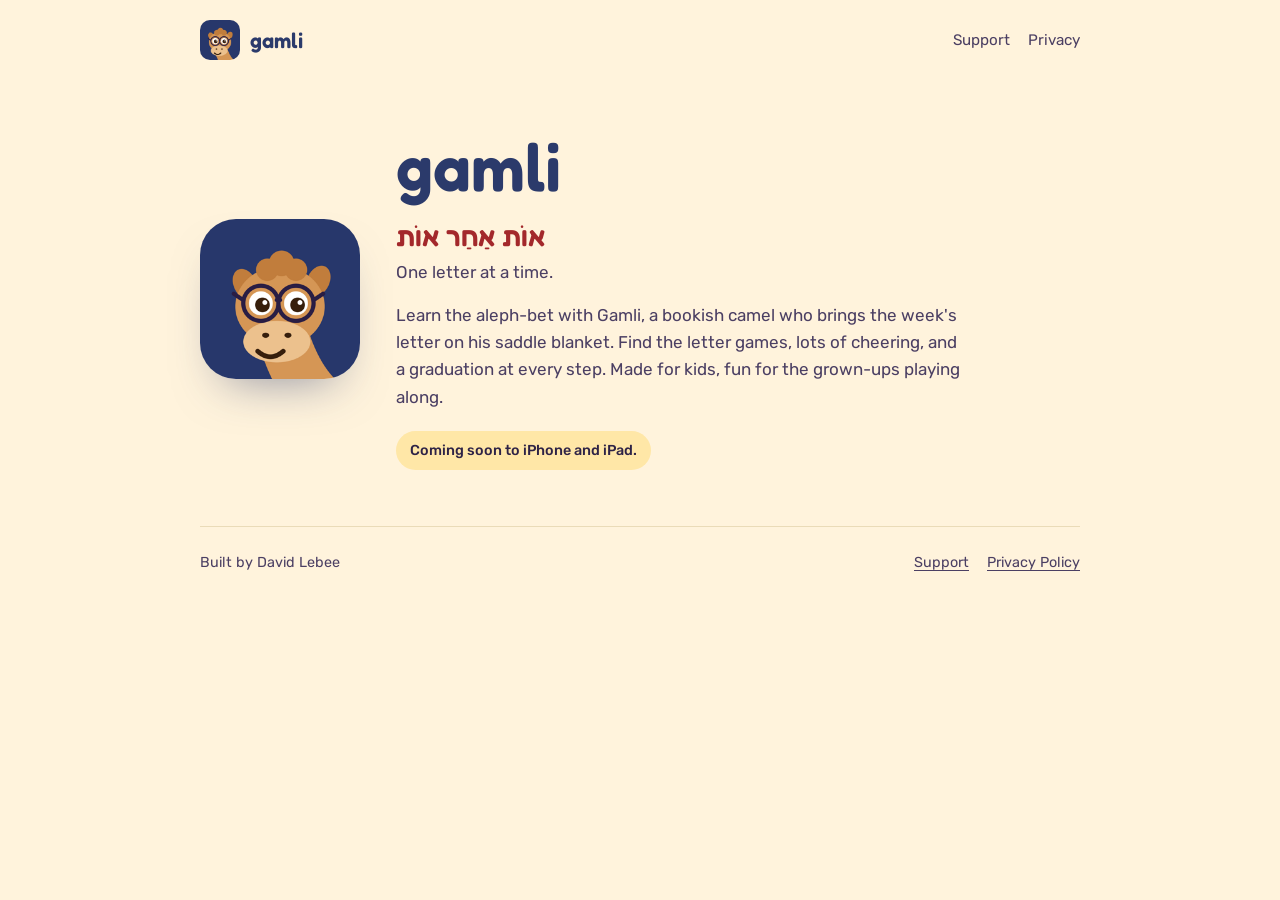
==== index.html @ b27580ad "Add the Gamli website, privacy policy and support page Co-Authored-By: Claude Opus 5.5 <noreply@anth" ====
<!doctype html>
<html lang="en">
<head>
<meta charset="utf-8">
<meta name="viewport" content="width=device-width, initial-scale=1">
<title>Gamli</title>
<meta name="description" content="Gamli: learn the aleph-bet with Gamli the camel. For kids, and fun for the grown-ups playing along. Built by David Lebee.">
<link rel="icon" href="assets/favicon.png">
<link rel="apple-touch-icon" href="assets/apple-touch-icon.png">
<link rel="preconnect" href="https://fonts.googleapis.com">
<link rel="preconnect" href="https://fonts.gstatic.com" crossorigin>
<link rel="stylesheet" href="https://fonts.googleapis.com/css2?family=Fredoka:wght@500;600&family=Rubik:wght@400;500&display=swap">
<link rel="stylesheet" href="assets/site.css">
</head>
<body>
<header class="top">
  <a class="brand" href="./"><img src="assets/icon-256.png" alt=""><span>gamli</span></a>
  <nav><a href="support/">Support</a><a href="privacy/">Privacy</a></nav>
</header>

<main class="wrap">
  <section class="hero">
    <img src="assets/icon-256.png" alt="Gamli the camel, in round glasses">
    <div>
      <h1>gamli</h1>
      <p class="tagline"><span class="he">אוֹת אַחַר אוֹת</span><span class="en">One letter at a time.</span></p>
      <p class="lede">Learn the aleph-bet with Gamli, a bookish camel who brings the week's letter on his saddle blanket. Find the letter games, lots of cheering, and a graduation at every step. Made for kids, fun for the grown-ups playing along.</p>
      <span class="badge">Coming soon to iPhone and iPad.</span>
    </div>
  </section>
</main>

<footer>
  <span>Built by David Lebee</span>
  <nav><a href="support/">Support</a><a href="privacy/">Privacy Policy</a></nav>
</footer>
</body>
</html>
---- assets/site.css ----
/* Gamli site. Colors from the Gamli brand board. */
:root {
  --tapestry: #A3282B; --navy: #2B3A6B; --gold: #E8A93A; --olive: #2F7D6D;
  --sunrise: #FFC93C; --sky: #3D7BF2; --ink: #2E2346; --mute: #4B3F63;
  --ground: #FFF3DC; --panel: #FFFFFF; --line: #EADBB8;
  --display: "Fredoka", "Rubik", ui-rounded, system-ui, sans-serif;
  --body: "Rubik", system-ui, sans-serif;
  color-scheme: light;
}
* { box-sizing: border-box; }
html { -webkit-text-size-adjust: 100%; }
body { margin: 0; background: var(--ground); color: var(--ink); font: 17px/1.6 var(--body); padding-inline: 20px; }
a { color: var(--navy); text-underline-offset: 3px; }
a:focus-visible { outline: 3px solid var(--sunrise); outline-offset: 2px; border-radius: 6px; }
h1, h2, h3 { font-family: var(--display); line-height: 1.15; margin: 0; text-wrap: balance; }
p { margin: 0; }
.he { font-family: var(--display); direction: rtl; unicode-bidi: isolate; }

.top { display: flex; align-items: center; justify-content: space-between; gap: 16px; padding-block: 20px; max-width: 880px; margin: 0 auto; }
.brand { display: flex; align-items: center; gap: 10px; text-decoration: none; color: var(--navy); }
.brand img { width: 40px; height: 40px; border-radius: 10px; }
.brand span { font-family: var(--display); font-weight: 600; font-size: 1.35rem; }
.top nav { display: flex; gap: 18px; font-size: .95rem; }
.top nav a { color: var(--mute); text-decoration: none; }
.top nav a:hover, .top nav a[aria-current="page"] { color: var(--navy); }

.wrap { max-width: 880px; margin: 0 auto; }
.narrow { max-width: 680px; margin: 0 auto; }
.hero { display: grid; grid-template-columns: auto 1fr; gap: 36px; align-items: center; padding-block: 48px 56px; }
.hero img { width: 160px; height: 160px; border-radius: 36px; box-shadow: 0 24px 48px -24px rgba(43, 58, 107, .55); }
.hero h1 { font-size: clamp(2.6rem, 7vw, 4.2rem); font-weight: 600; color: var(--navy); }
.tagline { margin-top: 10px; display: flex; flex-direction: column; }
.tagline .he { font-size: 1.7rem; font-weight: 600; color: var(--tapestry); text-align: left; }
.tagline .en { color: var(--mute); }
.lede { color: var(--mute); margin-top: 16px; max-width: 52ch; }
.badge { display: inline-block; margin-top: 20px; padding: 8px 14px; border-radius: 999px; background: color-mix(in srgb, var(--sunrise) 45%, var(--panel)); font-weight: 500; font-size: .9rem; }

.doc { padding-block: 32px 56px; }
.doc h1 { font-size: clamp(2rem, 5vw, 2.8rem); font-weight: 600; color: var(--navy); }
.doc .meta { color: var(--mute); margin-top: 8px; font-size: .95rem; }
.doc h2 { font-size: 1.35rem; font-weight: 600; margin-top: 36px; }
.doc p, .doc ul { margin-top: 12px; }
.doc ul { padding-left: 1.2em; }
.doc li + li { margin-top: 6px; }
.summary { background: var(--panel); border: 1px solid var(--line); border-radius: 20px; padding: 20px 22px; margin-top: 24px; }
.summary b { font-family: var(--display); font-weight: 600; }

footer { border-top: 1px solid var(--line); padding-block: 24px 40px; max-width: 880px; margin: 0 auto; display: flex; justify-content: space-between; flex-wrap: wrap; gap: 12px; color: var(--mute); font-size: .9rem; }
footer nav { display: flex; gap: 18px; }
footer a { color: var(--mute); }

@media (max-width: 640px) {
  .hero { grid-template-columns: 1fr; gap: 20px; padding-block: 24px 40px; }
  .hero img { width: 112px; height: 112px; border-radius: 26px; }
}
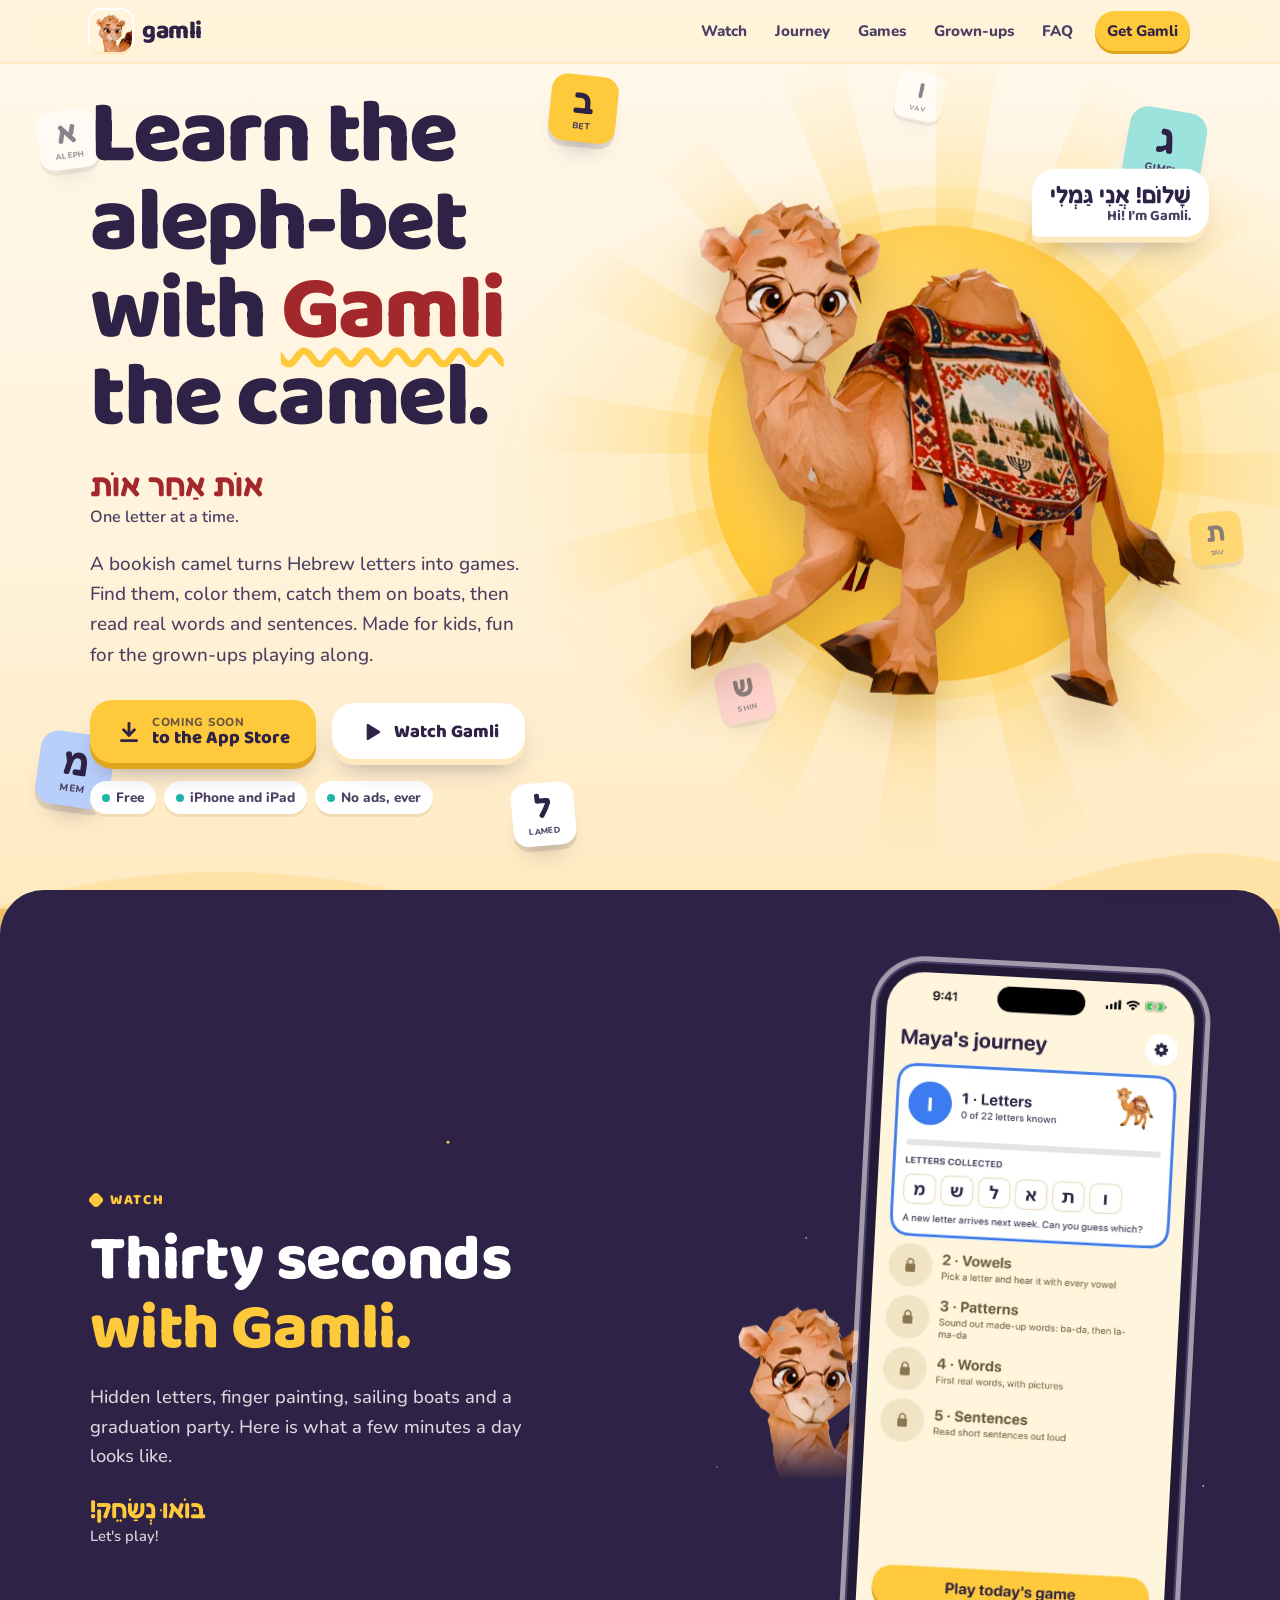
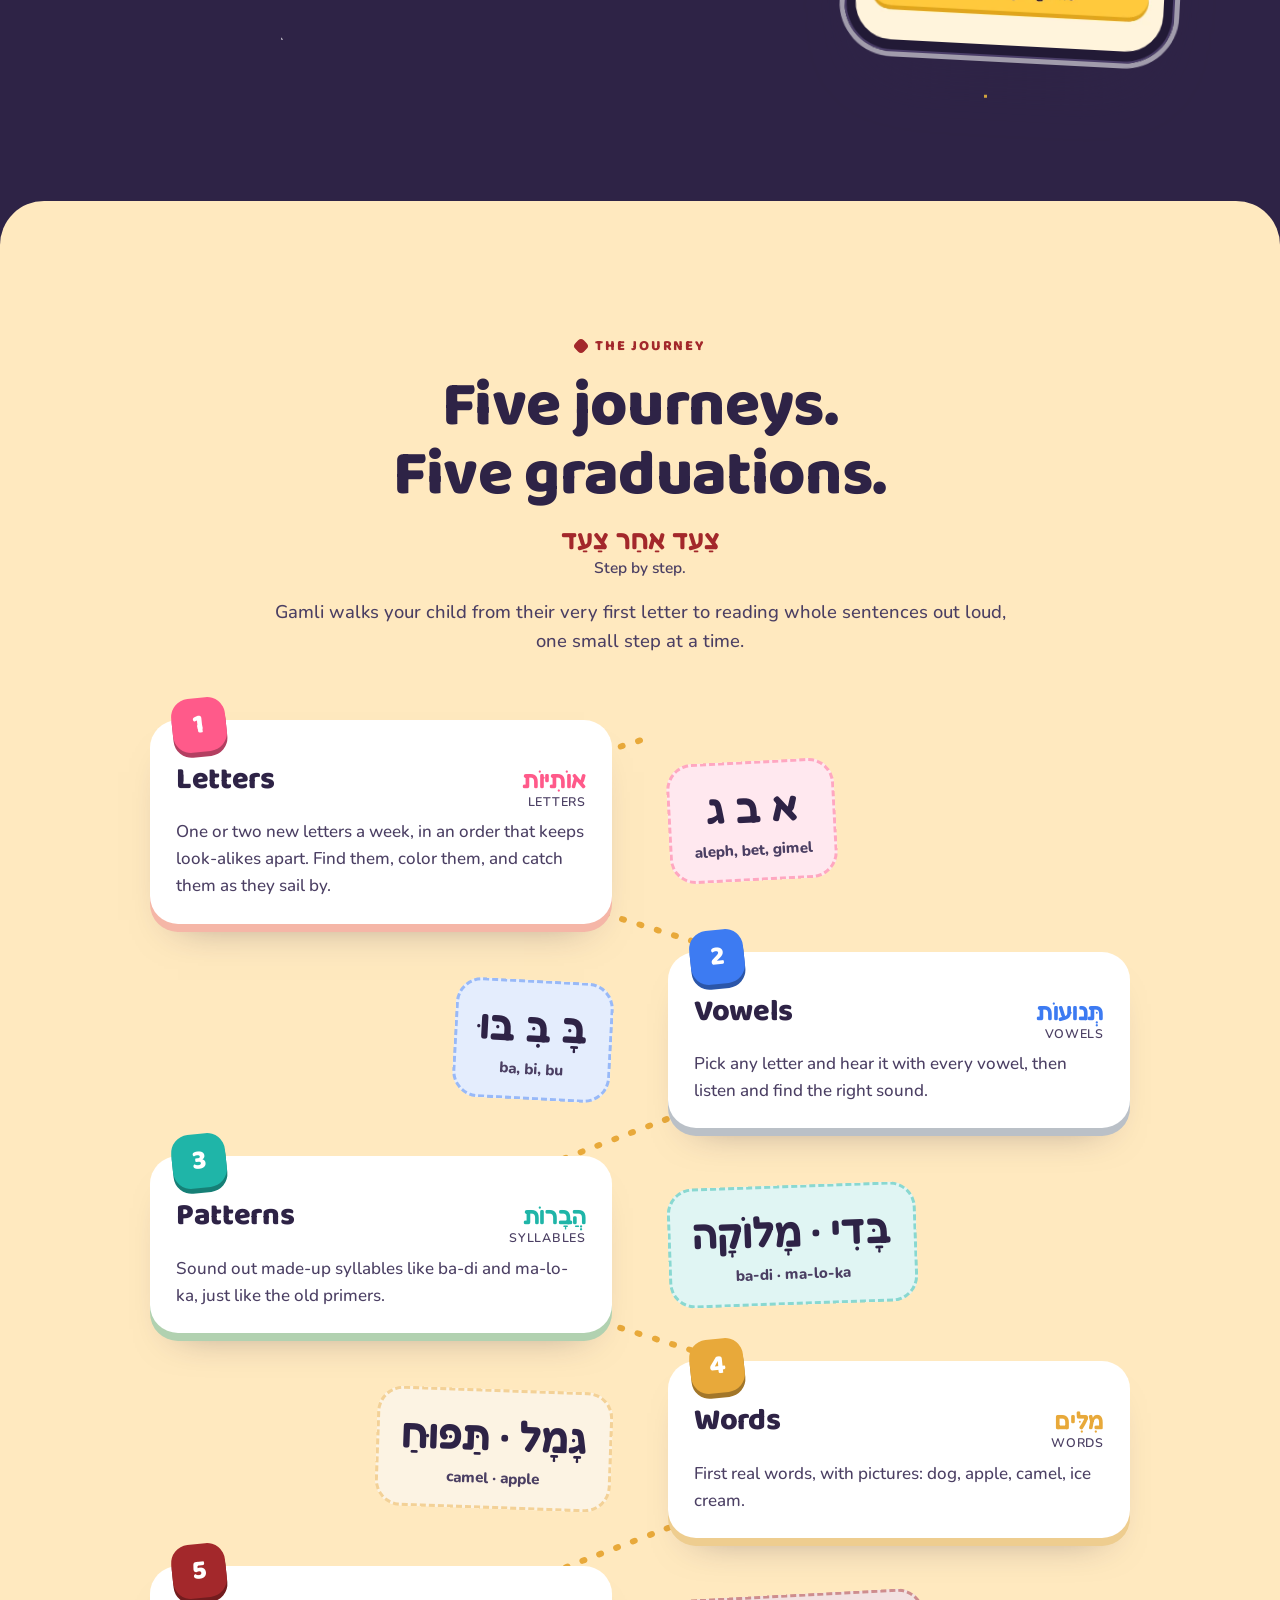
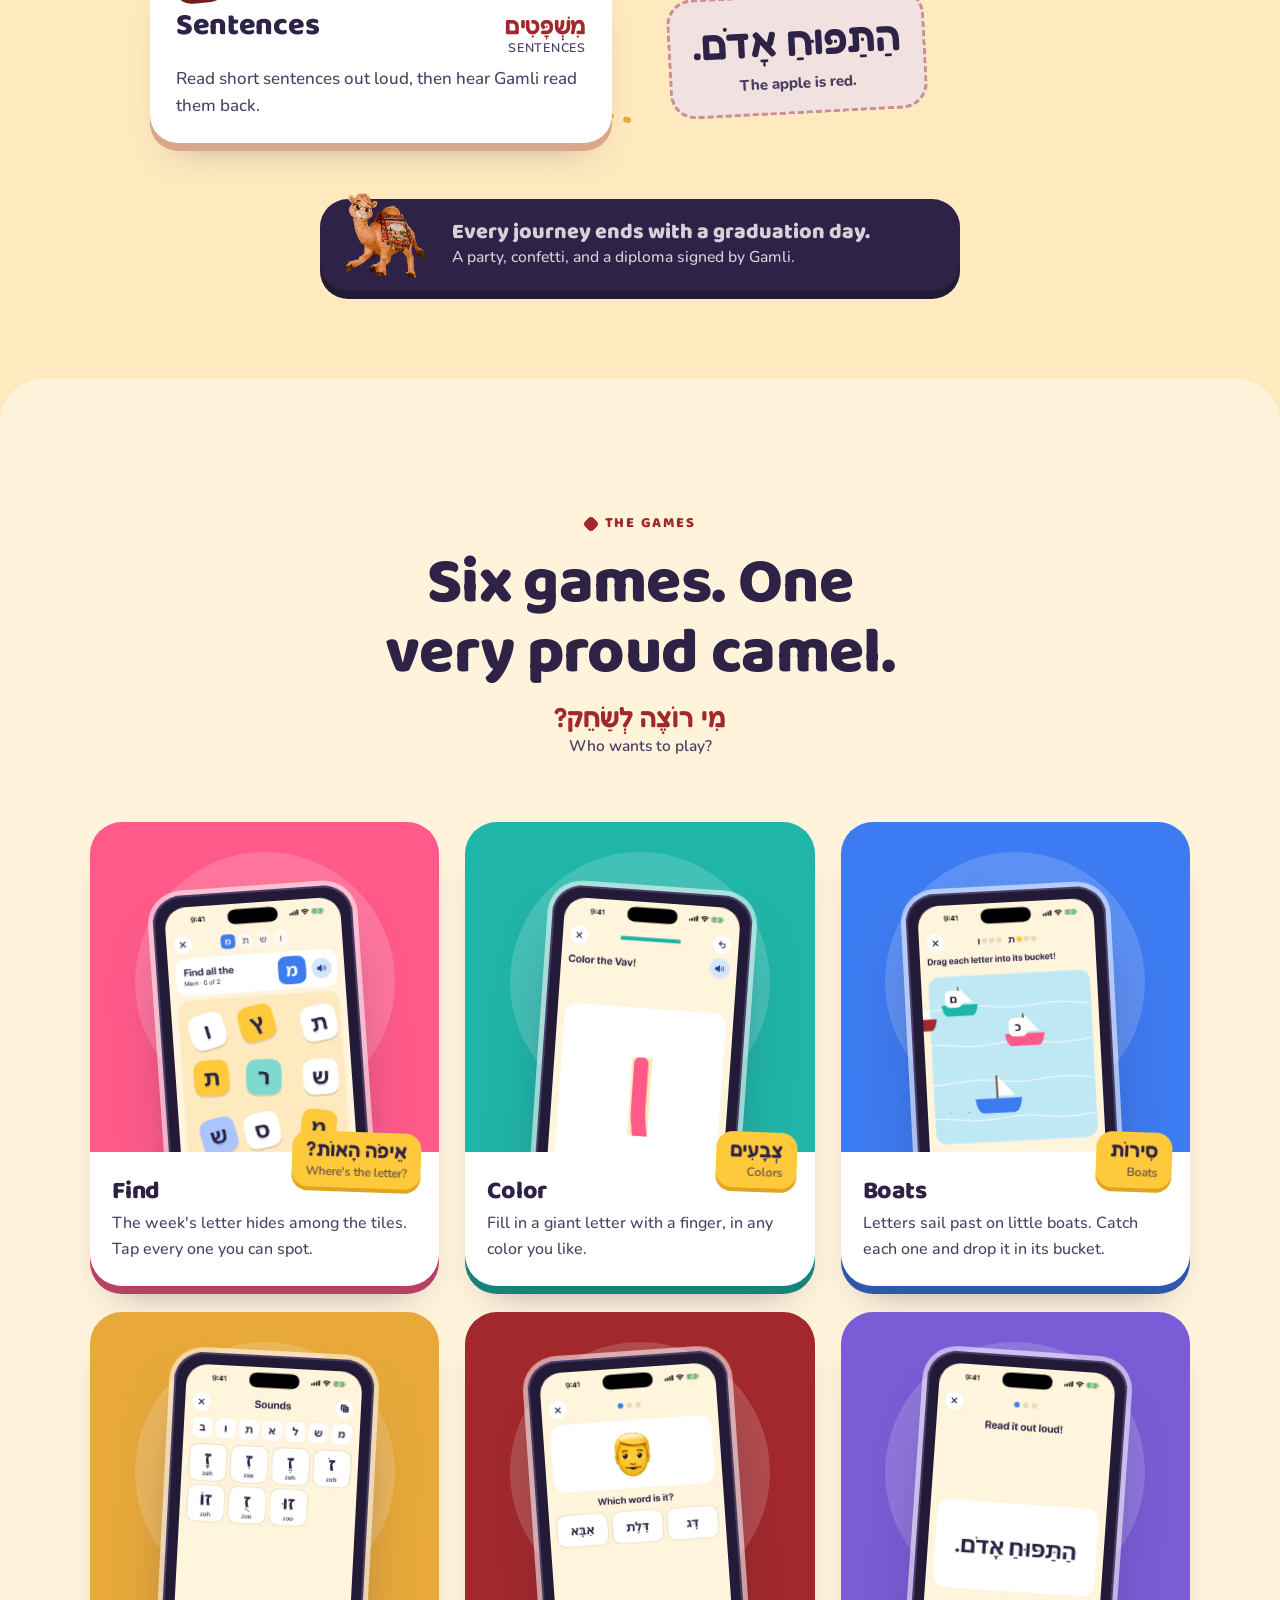
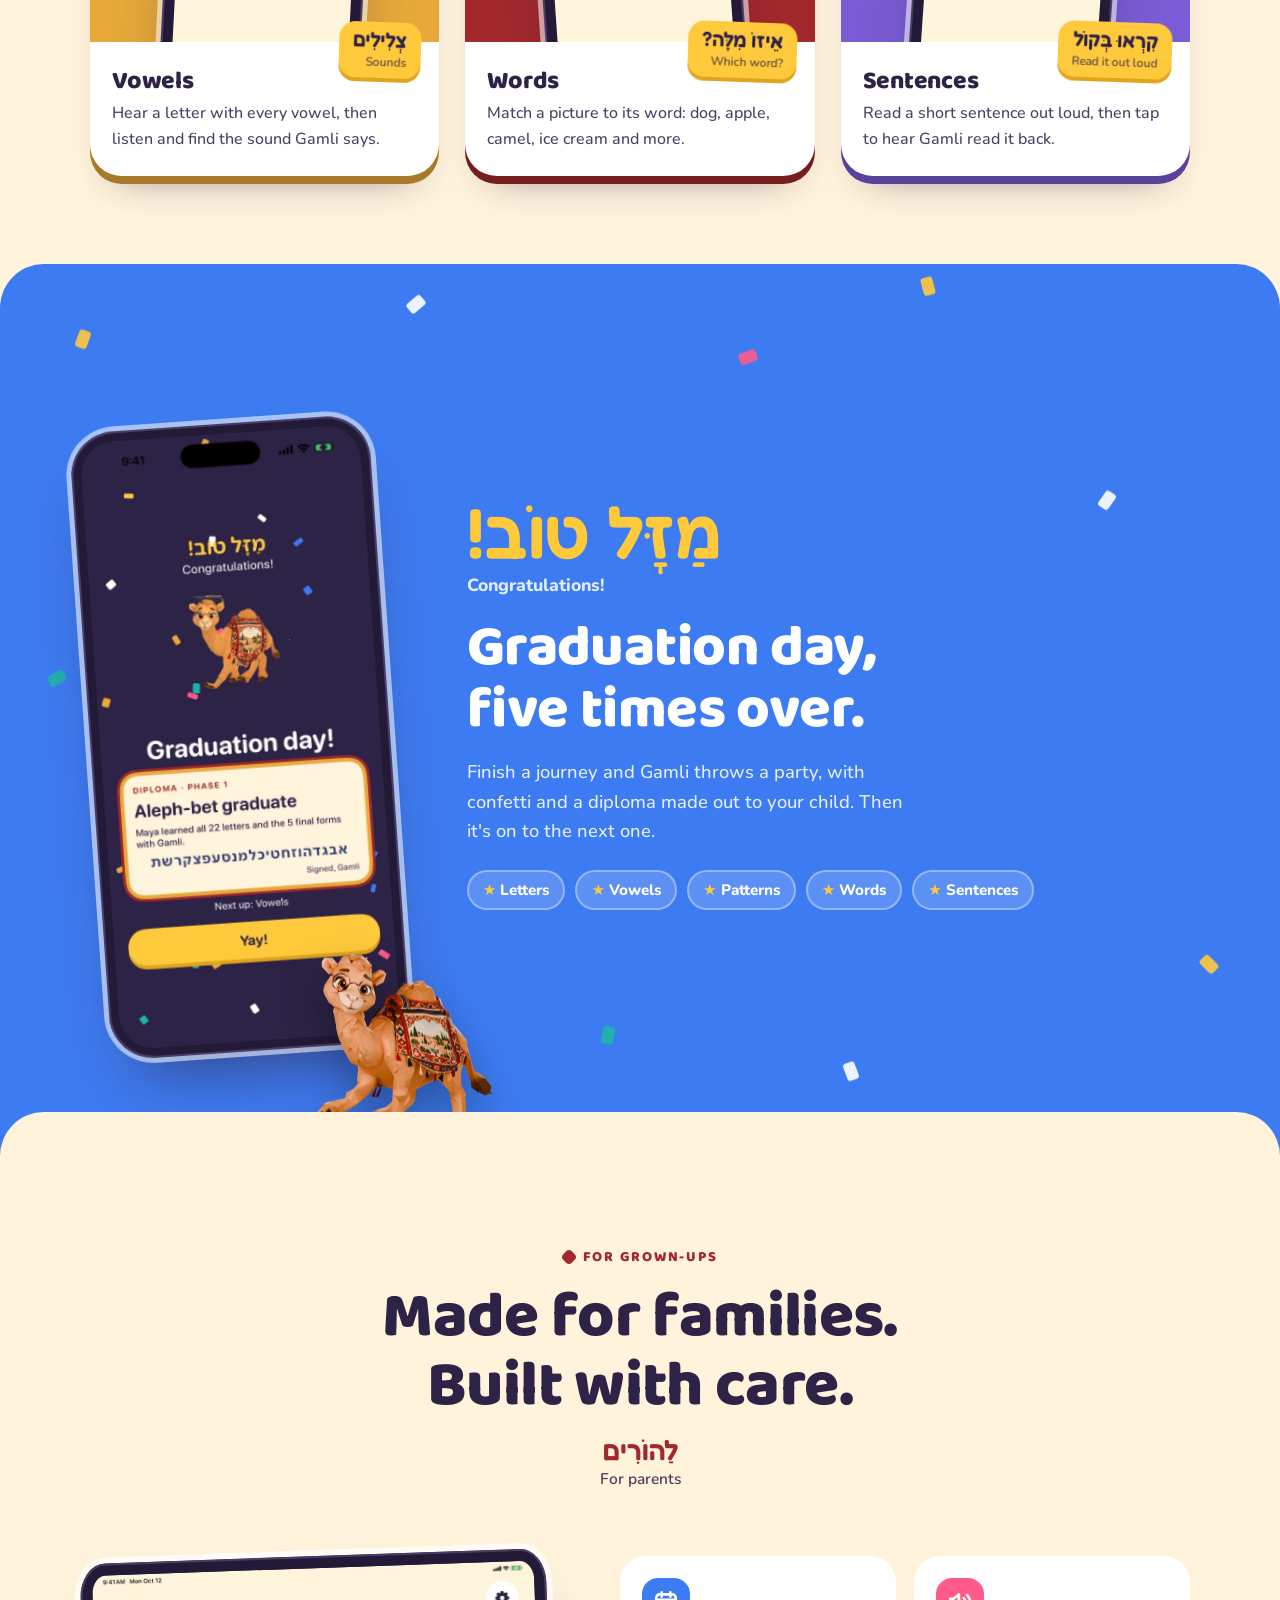
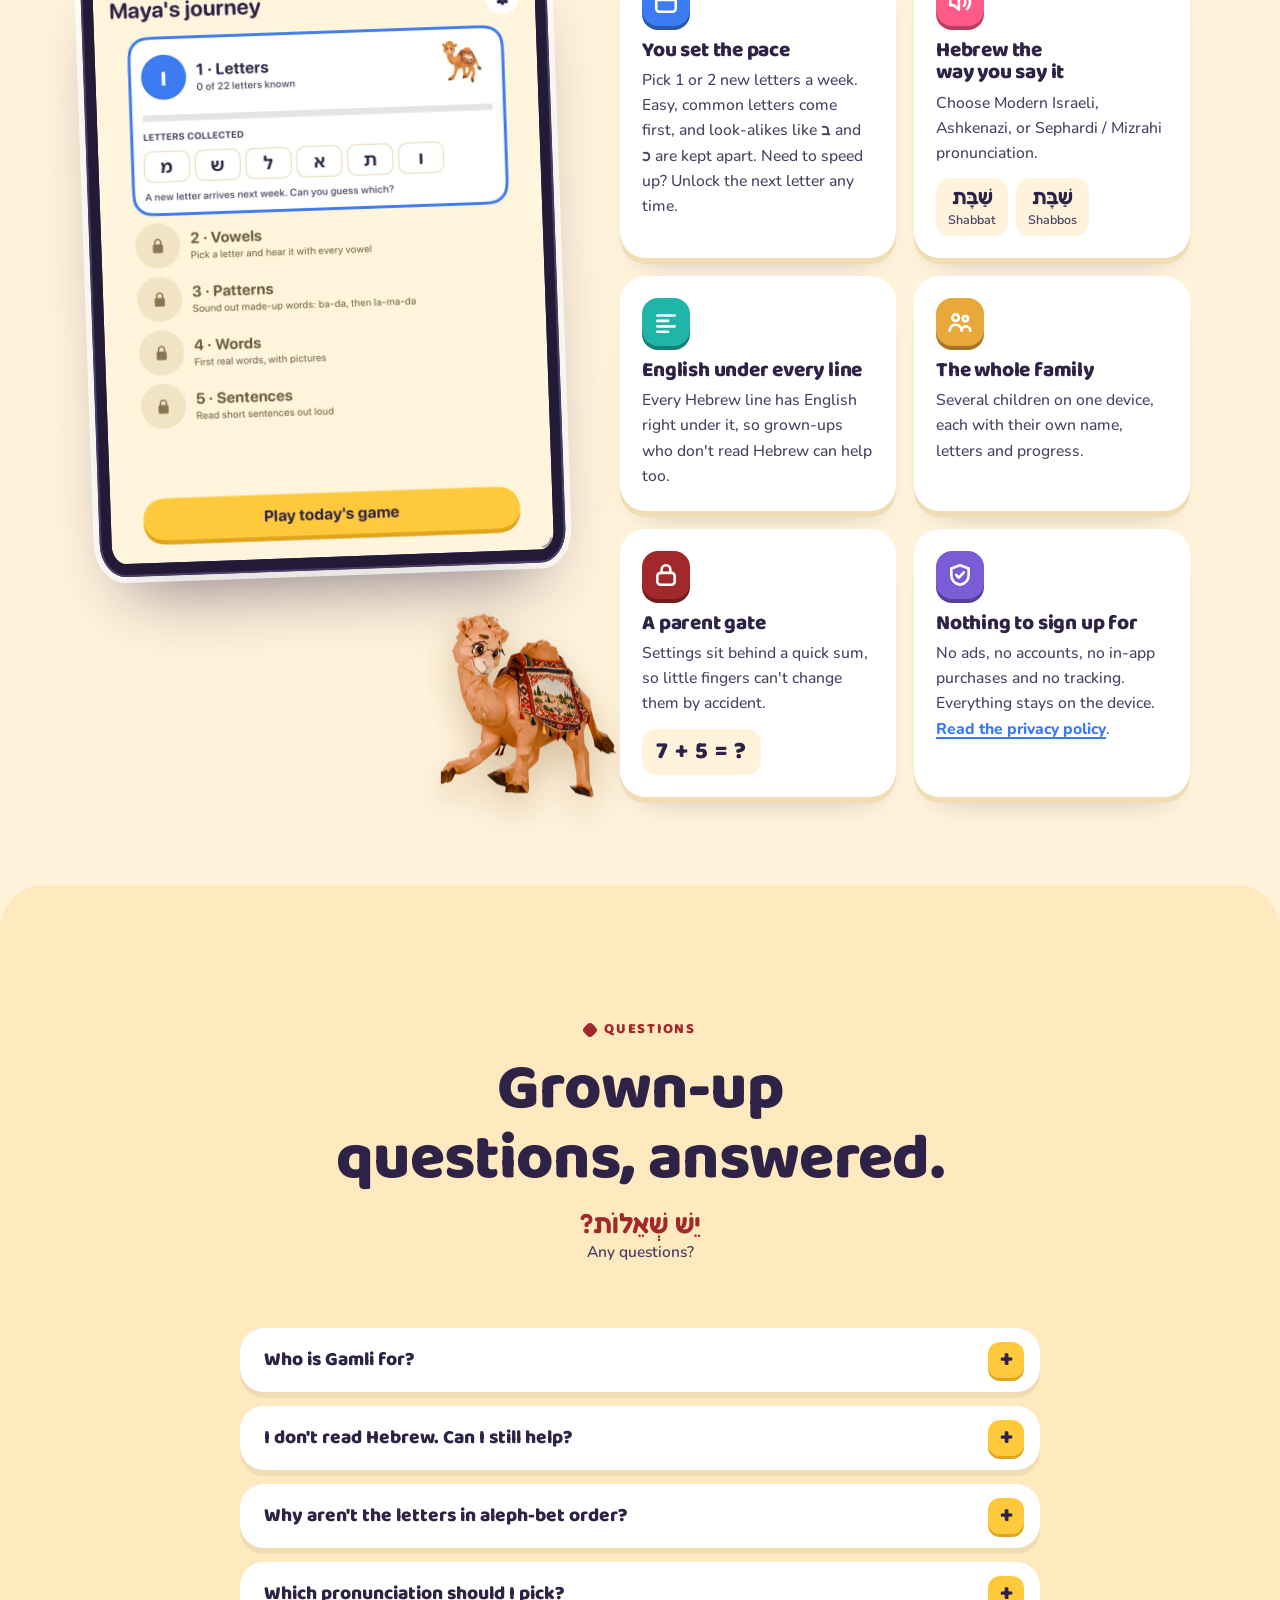
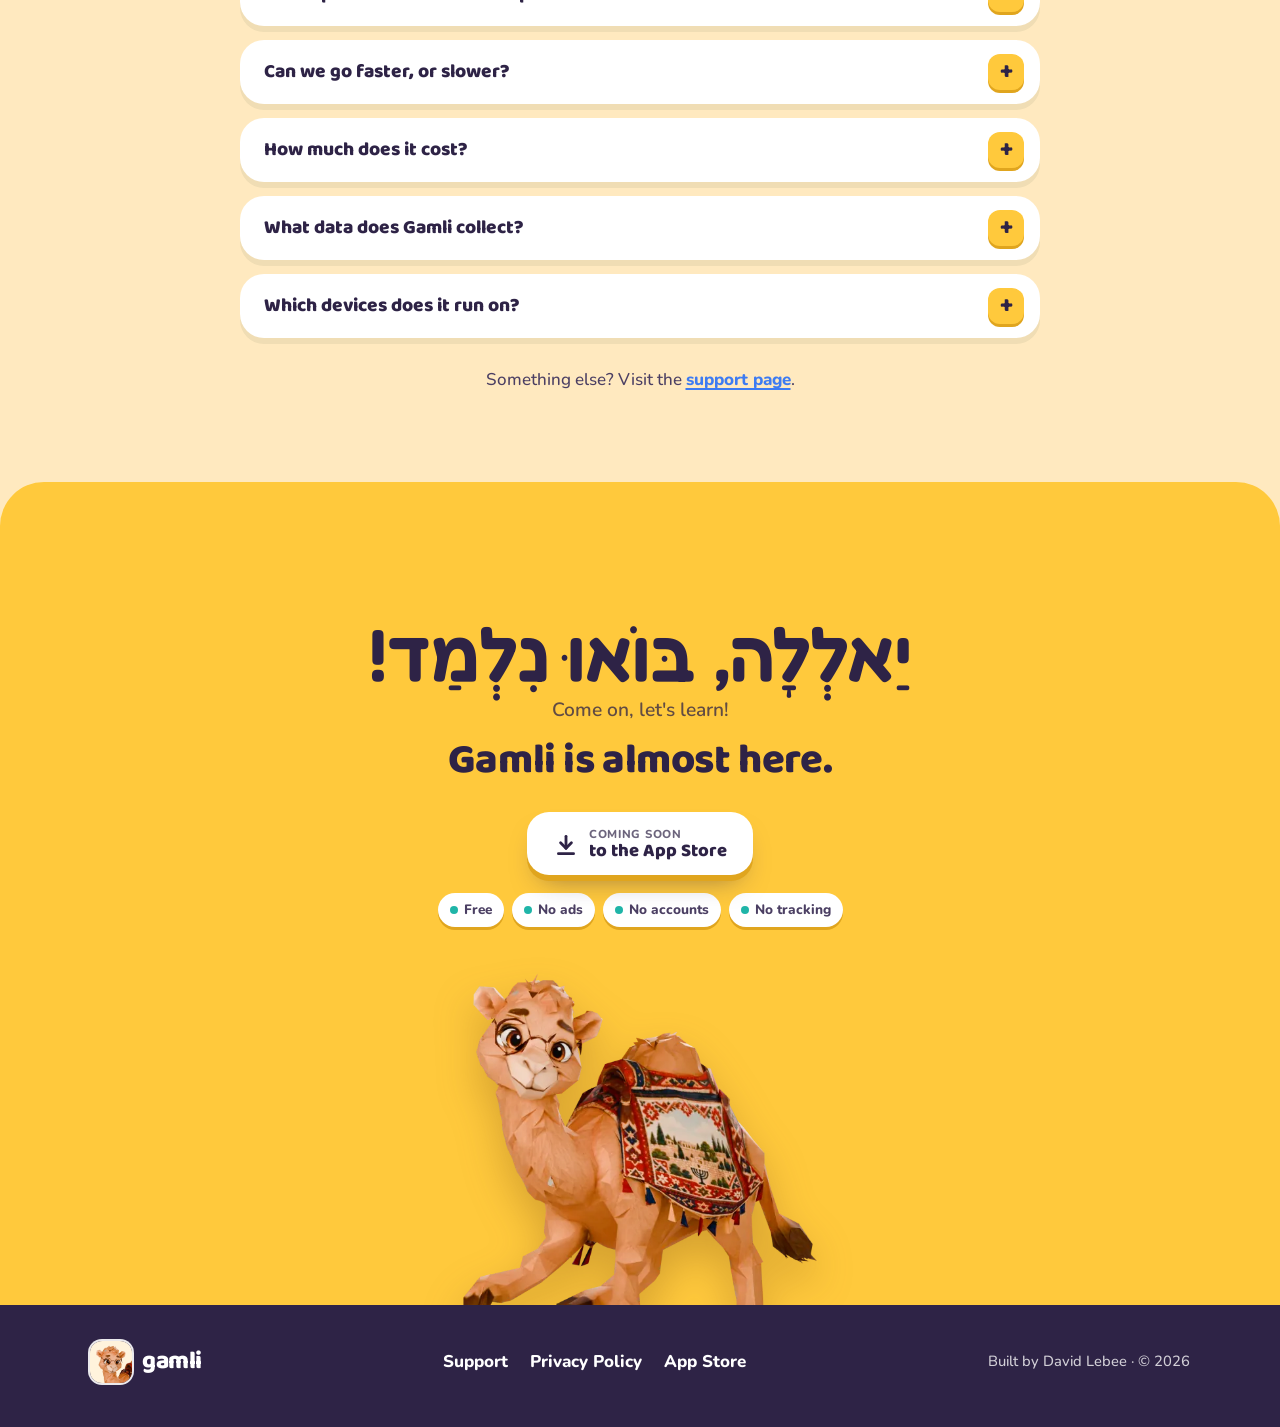
==== commit 3645d9f0: "Redesigned site: parallax hero, journey, games, grown-ups, FAQ Co-Authored-By: Claude Opus 5.5 <nore" ====
--- a/index.html
+++ b/index.html
@@ -3,36 +3,430 @@
 <head>
 <meta charset="utf-8">
 <meta name="viewport" content="width=device-width, initial-scale=1">
-<title>Gamli</title>
-<meta name="description" content="Gamli: learn the aleph-bet with Gamli the camel. For kids, and fun for the grown-ups playing along. Built by David Lebee.">
+<title>Gamli: Hebrew Letters</title>
+<meta name="description" content="Learn the Hebrew aleph-bet with Gamli, a friendly camel in round glasses. Find letters, color them, catch them on boats, then read real words and sentences. Free for iPhone and iPad, with no ads and no accounts. Built by David Lebee.">
+<meta name="theme-color" content="#FFF3DC">
+<meta property="og:type" content="website">
+<meta property="og:title" content="Gamli: Hebrew Letters">
+<meta property="og:description" content="Learn the aleph-bet with a camel. One letter at a time.">
+<meta property="og:url" content="https://dlebee.github.io/gamli-public/">
+<meta property="og:image" content="https://dlebee.github.io/gamli-public/assets/og.jpg">
+<meta name="twitter:card" content="summary_large_image">
 <link rel="icon" href="assets/favicon.png">
 <link rel="apple-touch-icon" href="assets/apple-touch-icon.png">
 <link rel="preconnect" href="https://fonts.googleapis.com">
 <link rel="preconnect" href="https://fonts.gstatic.com" crossorigin>
-<link rel="stylesheet" href="https://fonts.googleapis.com/css2?family=Fredoka:wght@500;600&family=Rubik:wght@400;500&display=swap">
+<link rel="stylesheet" href="https://fonts.googleapis.com/css2?family=Baloo+2:wght@600;700;800&family=Fredoka:wght@500;600&family=Nunito:wght@500;700;800&display=swap">
 <link rel="stylesheet" href="assets/site.css">
+<link rel="preload" as="image" href="assets/gamli/happy.webp" fetchpriority="high">
 </head>
-<body>
+<body class="home">
 <header class="top">
-  <a class="brand" href="./"><img src="assets/icon-256.png" alt=""><span>gamli</span></a>
-  <nav><a href="support/">Support</a><a href="privacy/">Privacy</a></nav>
+  <div class="wrap top-inner">
+    <a class="brand" href="./"><img src="assets/icon-256.png" alt="" width="42" height="42"><span>gamli</span></a>
+    <nav aria-label="Main">
+      <a class="wide" href="#watch">Watch</a>
+      <a class="wide" href="#journey">Journey</a>
+      <a class="wide" href="#games">Games</a>
+      <a class="wide" href="#grown-ups">Grown-ups</a>
+      <a class="wide" href="#faq">FAQ</a>
+      <a class="pill" href="https://apps.apple.com/app/id6821842256">Get Gamli</a>
+    </nav>
+  </div>
 </header>
 
-<main class="wrap">
+<main>
+  <!-- Hero: Gamli on a rising sun, letter tiles drifting at three depths, dunes in front. -->
   <section class="hero">
-    <img src="assets/icon-256.png" alt="Gamli the camel, in round glasses">
-    <div>
-      <h1>gamli</h1>
-      <p class="tagline"><span class="he">אוֹת אַחַר אוֹת</span><span class="en">One letter at a time.</span></p>
-      <p class="lede">Learn the aleph-bet with Gamli, a bookish camel who brings the week's letter on his saddle blanket. Find the letter games, lots of cheering, and a graduation at every step. Made for kids, fun for the grown-ups playing along.</p>
-      <span class="badge">Coming soon to iPhone and iPad.</span>
+    <div class="drift" aria-hidden="true">
+      <span class="tile far" data-speed="-0.12" style="--x: 3%; --y: 6%; --mx: 2%; --my: 25%; --s: .8; --r: -8deg; --c: #fff;"><span><b>א</b><i>aleph</i></span></span>
+      <span class="tile" data-speed="-0.3" style="--x: 43%; --y: 3%; --mx: 80%; --my: 22%; --s: .9; --r: 6deg; --c: #FFC93C; --d: 6s;"><span><b>ב</b><i>bet</i></span></span>
+      <span class="tile near" data-speed="-0.5" style="--x: 88%; --y: 8%; --mx: 84%; --my: 46%; --s: 1.05; --r: 10deg; --c: #9BE3DC; --d: 8s; --dl: -2s;"><span><b>ג</b><i>gimel</i></span></span>
+      <span class="tile far desk" data-speed="-0.15" style="--x: 56%; --y: 70%; --s: .75; --r: -12deg; --c: #FFC2D4; --dl: -3s;"><span><b>ש</b><i>shin</i></span></span>
+      <span class="tile near desk" data-speed="-0.55" style="--x: 3%; --y: 80%; --s: 1; --r: 8deg; --c: #B9CFFB; --d: 7.5s;"><span><b>מ</b><i>mem</i></span></span>
+      <span class="tile desk" data-speed="-0.25" style="--x: 40%; --y: 84%; --s: .85; --r: -5deg; --c: #fff; --dl: -4s;"><span><b>ל</b><i>lamed</i></span></span>
+      <span class="tile far" data-speed="-0.1" style="--x: 93%; --y: 52%; --mx: 4%; --my: 47%; --s: .7; --r: -6deg; --c: #FFC93C; --dl: -1s;"><span><b>ת</b><i>tav</i></span></span>
+      <span class="tile far desk" data-speed="-0.18" style="--x: 70%; --y: 2%; --s: .65; --r: 12deg; --c: #fff; --dl: -5s;"><span><b>ו</b><i>vav</i></span></span>
+    </div>
+
+    <div class="wrap hero-grid">
+      <div class="hero-title">
+        <h1>Learn the aleph-bet with <span class="name">Gamli</span> the&nbsp;camel.</h1>
+      </div>
+
+      <div class="hero-art">
+        <div class="sun" data-speed="0.08" aria-hidden="true"></div>
+        <div class="gamli-hero" data-speed="-0.06">
+          <img src="assets/gamli/happy.webp" width="960" height="960" alt="Gamli, a fluffy one-hump camel in round glasses, wearing an embroidered saddle blanket">
+          <p class="say" aria-hidden="true"><span class="he">שָׁלוֹם! אֲנִי גַּמְלִי</span><span class="en">Hi! I'm Gamli.</span></p>
+        </div>
+      </div>
+
+      <div class="hero-body">
+        <p class="tagline duo"><span class="he">אוֹת אַחַר אוֹת</span><span class="en">One letter at a time.</span></p>
+        <p class="hero-lede">A bookish camel turns Hebrew letters into games. Find them, color them, catch them on boats, then read real words and sentences. Made for kids, fun for the grown-ups playing along.</p>
+        <div class="cta">
+          <a class="button" href="https://apps.apple.com/app/id6821842256">
+            <svg viewBox="0 0 24 24" fill="none" stroke="currentColor" stroke-width="2.6" stroke-linecap="round" stroke-linejoin="round" aria-hidden="true"><path d="M12 4v11"/><path d="m7 10 5 5 5-5"/><path d="M5 20h14"/></svg>
+            <span class="stack"><small>Coming soon</small>to the App Store</span>
+          </a>
+          <a class="button ghost" href="#watch">
+            <svg viewBox="0 0 24 24" fill="currentColor" aria-hidden="true"><path d="M8 5.5v13a1 1 0 0 0 1.5.86l10.5-6.5a1 1 0 0 0 0-1.72L9.5 4.64A1 1 0 0 0 8 5.5Z"/></svg>
+            Watch Gamli
+          </a>
+        </div>
+        <p class="fine"><span class="chip">Free</span><span class="chip">iPhone and iPad</span><span class="chip">No ads, ever</span></p>
+      </div>
+    </div>
+
+    <div class="dunes" aria-hidden="true">
+      <svg data-speed="0.18" viewBox="0 0 1440 200" preserveAspectRatio="none" style="height: 92%"><path fill="#FFE2A6" d="M0 120 C 180 40 360 40 560 100 S 940 150 1120 80 S 1360 40 1440 70 V 200 H 0 Z"/></svg>
+      <svg data-speed="0.1" viewBox="0 0 1440 200" preserveAspectRatio="none" style="height: 70%"><path fill="#F9D38A" d="M0 140 C 220 70 420 110 640 140 S 1040 60 1260 110 S 1400 140 1440 130 V 200 H 0 Z"/></svg>
+      <svg viewBox="0 0 1440 200" preserveAspectRatio="none" style="height: 42%"><path fill="#EFBF6A" d="M0 150 C 260 100 480 170 760 150 S 1180 110 1440 150 V 200 H 0 Z"/></svg>
+    </div>
+  </section>
+
+  <!-- Showreel. The video lives at assets/gamli-reel.mp4; until it does, the journey screenshot shows. -->
+  <section class="band band-night" id="watch">
+    <div class="stars" aria-hidden="true" data-speed="0.15"></div>
+    <div class="moon" aria-hidden="true" data-speed="0.3"></div>
+    <div class="wrap reel">
+      <div class="reel-copy reveal">
+        <p class="kicker">Watch</p>
+        <h2>Thirty seconds <em>with Gamli.</em></h2>
+        <p class="lede">Hidden letters, finger painting, sailing boats and a graduation party. Here is what a few minutes a day looks like.</p>
+        <p class="duo"><span class="he">בּוֹאוּ נְשַׂחֵק!</span><span class="en">Let's play!</span></p>
+      </div>
+      <div class="reel-stage">
+        <div class="phone" data-speed="-0.06">
+          <div class="screen">
+            <img src="assets/shots/journey.webp" alt="Maya's journey screen: the Letters phase with the letters she has collected" width="600" height="1304" loading="lazy">
+            <video muted autoplay loop playsinline preload="metadata" poster="assets/gamli-reel-poster.jpg" aria-label="Gamli app showreel: finding, coloring and catching Hebrew letters">
+              <source src="assets/gamli-reel.mp4" type="video/mp4" onerror="this.parentNode.classList.add('gone')">
+            </video>
+          </div>
+        </div>
+        <img class="peek" src="assets/gamli/face.webp" alt="" width="640" height="640" loading="lazy" data-speed="-0.2">
+        <p class="say" aria-hidden="true" data-speed="-0.3"><span class="he">כׇּל הַכָּבוֹד!</span><span class="en">Well done!</span></p>
+      </div>
+    </div>
+  </section>
+
+  <!-- The five phases, as a winding path. -->
+  <section class="band band-deep" id="journey">
+    <div class="wrap">
+      <div class="section-head reveal">
+        <p class="kicker">The journey</p>
+        <h2>Five journeys. Five graduations.</h2>
+        <p class="duo"><span class="he">צַעַד אַחַר צַעַד</span><span class="en">Step by step.</span></p>
+        <p class="lede">Gamli walks your child from their very first letter to reading whole sentences out loud, one small step at a time.</p>
+      </div>
+
+      <div class="path-wrap">
+      <svg class="path-line" viewBox="0 0 100 500" preserveAspectRatio="none" aria-hidden="true"><path d="M50 10 C 20 55 20 55 50 100 S 80 145 50 200 S 20 255 50 300 S 80 345 50 400 S 20 455 50 490"/></svg>
+      <ol class="path">
+        <li class="stop" style="--c: var(--berry); --tilt: -3deg;">
+          <div class="stop-card reveal">
+            <span class="badge" aria-hidden="true">1</span>
+            <h3>Letters <span class="duo"><span class="he">אוֹתִיּוֹת</span><span class="en">Letters</span></span></h3>
+            <p>One or two new letters a week, in an order that keeps look-alikes apart. Find them, color them, and catch them as they sail by.</p>
+          </div>
+          <div class="stop-sample reveal" aria-hidden="true"><span class="he">א ב ג</span><span class="en">aleph, bet, gimel</span></div>
+        </li>
+        <li class="stop" style="--c: var(--sky); --tilt: 3deg;">
+          <div class="stop-card reveal">
+            <span class="badge" aria-hidden="true">2</span>
+            <h3>Vowels <span class="duo"><span class="he">תְּנוּעוֹת</span><span class="en">Vowels</span></span></h3>
+            <p>Pick any letter and hear it with every vowel, then listen and find the right sound.</p>
+          </div>
+          <div class="stop-sample reveal" aria-hidden="true"><span class="he">בָּ בִּ בּוּ</span><span class="en">ba, bi, bu</span></div>
+        </li>
+        <li class="stop" style="--c: var(--oasis); --tilt: -2deg;">
+          <div class="stop-card reveal">
+            <span class="badge" aria-hidden="true">3</span>
+            <h3>Patterns <span class="duo"><span class="he">הֲבָרוֹת</span><span class="en">Syllables</span></span></h3>
+            <p>Sound out made-up syllables like ba-di and ma-lo-ka, just like the old primers.</p>
+          </div>
+          <div class="stop-sample reveal" aria-hidden="true"><span class="he">בָּדִי · מָלוֹקָה</span><span class="en">ba-di · ma-lo-ka</span></div>
+        </li>
+        <li class="stop" style="--c: var(--gold); --tilt: 2deg;">
+          <div class="stop-card reveal">
+            <span class="badge" aria-hidden="true">4</span>
+            <h3>Words <span class="duo"><span class="he">מִלִּים</span><span class="en">Words</span></span></h3>
+            <p>First real words, with pictures: dog, apple, camel, ice cream.</p>
+          </div>
+          <div class="stop-sample reveal" aria-hidden="true"><span class="he">גָּמָל · תַּפּוּחַ</span><span class="en">camel · apple</span></div>
+        </li>
+        <li class="stop" style="--c: var(--tapestry); --tilt: -3deg;">
+          <div class="stop-card reveal">
+            <span class="badge" aria-hidden="true">5</span>
+            <h3>Sentences <span class="duo"><span class="he">מִשְׁפָּטִים</span><span class="en">Sentences</span></span></h3>
+            <p>Read short sentences out loud, then hear Gamli read them back.</p>
+          </div>
+          <div class="stop-sample reveal" aria-hidden="true"><span class="he">הַתַּפּוּחַ אָדֹם.</span><span class="en">The apple is red.</span></div>
+        </li>
+      </ol>
+      </div>
+
+      <p class="graduate reveal">
+        <img src="assets/gamli/cheer.webp" alt="" width="640" height="640" loading="lazy">
+        <span><b>Every journey ends with a graduation day.</b> <span>A party, confetti, and a diploma signed by Gamli.</span></span>
+      </p>
+    </div>
+  </section>
+
+  <!-- The games, each in a phone. -->
+  <section class="band band-sand" id="games">
+    <div class="wrap">
+      <div class="section-head reveal">
+        <p class="kicker">The games</p>
+        <h2>Six games. One very proud camel.</h2>
+        <p class="duo"><span class="he">מִי רוֹצֶה לְשַׂחֵק?</span><span class="en">Who wants to play?</span></p>
+      </div>
+
+      <ul class="games">
+        <li class="game reveal" style="--c: var(--berry); --tilt: -4deg;">
+          <div class="game-shot"><figure class="phone" data-speed="-0.05"><div class="screen"><img src="assets/shots/find.webp" alt="Find all the Mem: a grid of colorful letter tiles" width="600" height="1304" loading="lazy"></div></figure></div>
+          <div class="game-text">
+            <p class="duo" aria-hidden="true"><span class="he">אֵיפֹה הָאוֹת?</span><span class="en">Where's the letter?</span></p>
+            <h3>Find</h3>
+            <p>The week's letter hides among the tiles. Tap every one you can spot.</p>
+          </div>
+        </li>
+        <li class="game reveal" style="--c: var(--oasis); --tilt: 4deg;">
+          <div class="game-shot"><figure class="phone" data-speed="-0.05"><div class="screen"><img src="assets/shots/color.webp" alt="Color the Vav: a big letter being filled in pink" width="600" height="1304" loading="lazy"></div></figure></div>
+          <div class="game-text">
+            <p class="duo" aria-hidden="true"><span class="he">צְבָעִים</span><span class="en">Colors</span></p>
+            <h3>Color</h3>
+            <p>Fill in a giant letter with a finger, in any color you like.</p>
+          </div>
+        </li>
+        <li class="game reveal" style="--c: var(--sky); --tilt: -3deg;">
+          <div class="game-shot"><figure class="phone" data-speed="-0.05"><div class="screen"><img src="assets/shots/boats.webp" alt="Letters sailing on boats, to be dragged into the right bucket" width="600" height="1304" loading="lazy"></div></figure></div>
+          <div class="game-text">
+            <p class="duo" aria-hidden="true"><span class="he">סִירוֹת</span><span class="en">Boats</span></p>
+            <h3>Boats</h3>
+            <p>Letters sail past on little boats. Catch each one and drop it in its bucket.</p>
+          </div>
+        </li>
+        <li class="game reveal" style="--c: var(--gold); --tilt: 3deg;">
+          <div class="game-shot"><figure class="phone" data-speed="-0.05"><div class="screen"><img src="assets/shots/vowels.webp" alt="The Zayin with every vowel: zah, zee, zeh, zoh, zoo" width="600" height="1304" loading="lazy"></div></figure></div>
+          <div class="game-text">
+            <p class="duo" aria-hidden="true"><span class="he">צְלִילִים</span><span class="en">Sounds</span></p>
+            <h3>Vowels</h3>
+            <p>Hear a letter with every vowel, then listen and find the sound Gamli says.</p>
+          </div>
+        </li>
+        <li class="game reveal" style="--c: var(--tapestry); --tilt: -4deg;">
+          <div class="game-shot"><figure class="phone" data-speed="-0.05"><div class="screen"><img src="assets/shots/words.webp" alt="Which word is it? A picture of a dad and three Hebrew words to choose from" width="600" height="1304" loading="lazy"></div></figure></div>
+          <div class="game-text">
+            <p class="duo" aria-hidden="true"><span class="he">אֵיזוֹ מִלָּה?</span><span class="en">Which word?</span></p>
+            <h3>Words</h3>
+            <p>Match a picture to its word: dog, apple, camel, ice cream and more.</p>
+          </div>
+        </li>
+        <li class="game reveal" style="--c: #7A5CD6; --tilt: 4deg;">
+          <div class="game-shot"><figure class="phone" data-speed="-0.05"><div class="screen"><img src="assets/shots/sentences.webp" alt="Read it out loud: the apple is red, in Hebrew" width="600" height="1304" loading="lazy"></div></figure></div>
+          <div class="game-text">
+            <p class="duo" aria-hidden="true"><span class="he">קִרְאוּ בְּקוֹל</span><span class="en">Read it out loud</span></p>
+            <h3>Sentences</h3>
+            <p>Read a short sentence out loud, then tap to hear Gamli read it back.</p>
+          </div>
+        </li>
+      </ul>
+      <p class="swipe-hint" aria-hidden="true">Swipe for more games →</p>
+    </div>
+  </section>
+
+  <!-- Graduation party. -->
+  <section class="band band-sky">
+    <div class="confetti" aria-hidden="true" data-speed="0.12">
+      <i style="--x: 6%; --y: 12%; --c: #FFC93C; --r: 20deg;"></i>
+      <i style="--x: 18%; --y: 78%; --c: #FF5A8A; --r: -30deg;"></i>
+      <i style="--x: 32%; --y: 8%; --c: #fff; --r: 50deg;"></i>
+      <i style="--x: 47%; --y: 90%; --c: #1FB5A8; --r: 10deg;"></i>
+      <i style="--x: 58%; --y: 14%; --c: #FF5A8A; --r: 70deg;"></i>
+      <i style="--x: 72%; --y: 6%; --c: #FFC93C; --r: -15deg;"></i>
+      <i style="--x: 86%; --y: 30%; --c: #fff; --r: 35deg;"></i>
+      <i style="--x: 94%; --y: 82%; --c: #FFC93C; --r: -45deg;"></i>
+      <i style="--x: 4%; --y: 50%; --c: #1FB5A8; --r: 60deg;"></i>
+      <i style="--x: 66%; --y: 94%; --c: #fff; --r: -20deg;"></i>
+    </div>
+    <div class="wrap party">
+      <div class="party-stage">
+        <figure class="phone" data-speed="-0.08"><div class="screen"><img src="assets/shots/graduation.webp" alt="Graduation day: a diploma for Maya, Aleph-bet graduate, signed by Gamli" width="600" height="1304" loading="lazy"></div></figure>
+        <img class="cheer" src="assets/gamli/cheer.webp" alt="" width="640" height="640" loading="lazy" data-speed="-0.22">
+      </div>
+      <div class="party-copy reveal">
+        <p class="duo"><span class="big-he">מַזָּל טוֹב!</span><span class="big-en">Congratulations!</span></p>
+        <h2>Graduation day, five times over.</h2>
+        <p class="lede">Finish a journey and Gamli throws a party, with confetti and a diploma made out to your child. Then it's on to the next one.</p>
+        <ul class="diplomas">
+          <li>Letters</li>
+          <li>Vowels</li>
+          <li>Patterns</li>
+          <li>Words</li>
+          <li>Sentences</li>
+        </ul>
+      </div>
+    </div>
+  </section>
+
+  <!-- For grown-ups. -->
+  <section class="band band-sand" id="grown-ups">
+    <div class="wrap">
+      <div class="section-head reveal">
+        <p class="kicker">For grown-ups</p>
+        <h2>Made for families. Built with care.</h2>
+        <p class="duo"><span class="he">לַהוֹרִים</span><span class="en">For parents</span></p>
+      </div>
+      <div class="grown">
+        <div class="grown-stage reveal">
+          <figure class="tablet"><img src="assets/shots/ipad-journey.webp" alt="Gamli on iPad: Maya's journey, with five phases from Letters to Sentences" width="900" height="1200" loading="lazy"></figure>
+          <img class="peek" src="assets/gamli/think.webp" alt="" width="640" height="640" loading="lazy" data-speed="-0.12">
+        </div>
+        <ul class="cards">
+          <li class="card reveal" style="--c: var(--sky);">
+            <span class="ico" aria-hidden="true"><svg viewBox="0 0 24 24" fill="none" stroke="currentColor" stroke-width="2.4" stroke-linecap="round" stroke-linejoin="round"><rect x="3" y="5" width="18" height="16" rx="3"/><path d="M3 10h18M8 3v4M16 3v4"/></svg></span>
+            <h3>You set the pace</h3>
+            <p>Pick 1 or 2 new letters a week. Easy, common letters come first, and look-alikes like ב and כ are kept apart. Need to speed up? Unlock the next letter any time.</p>
+          </li>
+          <li class="card reveal" style="--c: var(--berry);">
+            <span class="ico" aria-hidden="true"><svg viewBox="0 0 24 24" fill="none" stroke="currentColor" stroke-width="2.4" stroke-linecap="round" stroke-linejoin="round"><path d="M11 5 6 9H3v6h3l5 4V5Z"/><path d="M15.5 8.5a5 5 0 0 1 0 7M18.5 5.5a9 9 0 0 1 0 13"/></svg></span>
+            <h3>Hebrew the way you say it</h3>
+            <p>Choose Modern Israeli, Ashkenazi, or Sephardi / Mizrahi pronunciation.</p>
+            <div class="demo" aria-hidden="true">
+              <span class="duo"><span class="he">שַׁבָּת</span><span class="en">Shabbat</span></span>
+              <span class="duo"><span class="he">שַׁבָּת</span><span class="en">Shabbos</span></span>
+            </div>
+          </li>
+          <li class="card reveal" style="--c: var(--oasis);">
+            <span class="ico" aria-hidden="true"><svg viewBox="0 0 24 24" fill="none" stroke="currentColor" stroke-width="2.4" stroke-linecap="round" stroke-linejoin="round"><path d="M4 6h16M4 11h10M4 16h16M4 21h10"/></svg></span>
+            <h3>English under every line</h3>
+            <p>Every Hebrew line has English right under it, so grown-ups who don't read Hebrew can help too.</p>
+          </li>
+          <li class="card reveal" style="--c: var(--gold);">
+            <span class="ico" aria-hidden="true"><svg viewBox="0 0 24 24" fill="none" stroke="currentColor" stroke-width="2.4" stroke-linecap="round" stroke-linejoin="round"><circle cx="8" cy="8" r="3"/><circle cx="17" cy="9" r="2.4"/><path d="M2.5 20a5.5 5.5 0 0 1 11 0M13.5 20a4 4 0 0 1 8 0"/></svg></span>
+            <h3>The whole family</h3>
+            <p>Several children on one device, each with their own name, letters and progress.</p>
+          </li>
+          <li class="card reveal" style="--c: var(--tapestry);">
+            <span class="ico" aria-hidden="true"><svg viewBox="0 0 24 24" fill="none" stroke="currentColor" stroke-width="2.4" stroke-linecap="round" stroke-linejoin="round"><rect x="4" y="10" width="16" height="11" rx="3"/><path d="M8 10V7a4 4 0 0 1 8 0v3"/></svg></span>
+            <h3>A parent gate</h3>
+            <p>Settings sit behind a quick sum, so little fingers can't change them by accident.</p>
+            <div class="demo" aria-hidden="true"><span class="sum">7 + 5 = ?</span></div>
+          </li>
+          <li class="card reveal" style="--c: #7A5CD6;">
+            <span class="ico" aria-hidden="true"><svg viewBox="0 0 24 24" fill="none" stroke="currentColor" stroke-width="2.4" stroke-linecap="round" stroke-linejoin="round"><path d="M12 3 4 6v6c0 5 3.5 8 8 9 4.5-1 8-4 8-9V6l-8-3Z"/><path d="m8.5 12 2.5 2.5 4.5-5"/></svg></span>
+            <h3>Nothing to sign up for</h3>
+            <p>No ads, no accounts, no in-app purchases and no tracking. Everything stays on the device. <a href="privacy/">Read the privacy policy</a>.</p>
+          </li>
+        </ul>
+      </div>
+    </div>
+  </section>
+
+  <!-- FAQ -->
+  <section class="band band-deep" id="faq">
+    <div class="wrap">
+      <div class="section-head reveal">
+        <p class="kicker">Questions</p>
+        <h2>Grown-up questions, answered.</h2>
+        <p class="duo"><span class="he">יֵשׁ שְׁאֵלוֹת?</span><span class="en">Any questions?</span></p>
+      </div>
+      <div class="faq">
+        <details>
+          <summary>Who is Gamli for?</summary>
+          <div class="answer"><p>Young children just starting the aleph-bet, and the grown-ups who play along with them. Grown-ups learning to read Hebrew enjoy it too.</p></div>
+        </details>
+        <details>
+          <summary>I don't read Hebrew. Can I still help?</summary>
+          <div class="answer"><p>Yes. Every Hebrew line in the app has English right under it, and Gamli says the letters and words out loud, so you can learn right alongside your child.</p>
+          <p class="duo"><span class="he">אוֹת אַחַר אוֹת</span><span class="en">One letter at a time.</span></p></div>
+        </details>
+        <details>
+          <summary>Why aren't the letters in aleph-bet order?</summary>
+          <div class="answer"><p>Easy, common letters come first, and look-alikes like ב and כ are kept apart so they don't get mixed up. Between new letters, the games practice the ones already met.</p></div>
+        </details>
+        <details>
+          <summary>Which pronunciation should I pick?</summary>
+          <div class="answer"><p>Modern Israeli is how Hebrew is spoken in Israel today. Ashkenazi is traditional in many synagogues and Hebrew schools in North America and Europe (for example, "Shabbos"). Sephardi / Mizrahi keeps a deep, throaty ח and ע. You can change it any time in Grown-up settings.</p></div>
+        </details>
+        <details>
+          <summary>Can we go faster, or slower?</summary>
+          <div class="answer"><p>Yes. Open Grown-up settings (the gear on the journey screen, after a quick sum) to change the pace or unlock the next letter right away.</p></div>
+        </details>
+        <details>
+          <summary>How much does it cost?</summary>
+          <div class="answer"><p>Gamli is free, with no ads and no in-app purchases.</p></div>
+        </details>
+        <details>
+          <summary>What data does Gamli collect?</summary>
+          <div class="answer"><p>None. There are no accounts, no analytics and no tracking. Your child's name and progress stay in a small file on the device, and we never see it. The <a href="privacy/">privacy policy</a> has the details.</p></div>
+        </details>
+        <details>
+          <summary>Which devices does it run on?</summary>
+          <div class="answer"><p>Gamli is coming to iPhone and iPad.</p></div>
+        </details>
+      </div>
+      <p class="faq-more">Something else? Visit the <a href="support/">support page</a>.</p>
+    </div>
+  </section>
+
+  <!-- Outro -->
+  <section class="band band-sun outro">
+    <div class="wrap reveal">
+      <p class="duo"><span class="he">יַאלְלָה, בּוֹאוּ נִלְמַד!</span><span class="en">Come on, let's learn!</span></p>
+      <h2>Gamli is almost here.</h2>
+      <a class="button white" href="https://apps.apple.com/app/id6821842256">
+        <svg viewBox="0 0 24 24" fill="none" stroke="currentColor" stroke-width="2.6" stroke-linecap="round" stroke-linejoin="round" aria-hidden="true"><path d="M12 4v11"/><path d="m7 10 5 5 5-5"/><path d="M5 20h14"/></svg>
+        <span class="stack"><small>Coming soon</small>to the App Store</span>
+      </a>
+      <p class="fine"><span class="chip">Free</span><span class="chip">No ads</span><span class="chip">No accounts</span><span class="chip">No tracking</span></p>
+      <img class="cheer" src="assets/gamli/cheer.webp" alt="Gamli cheering" width="640" height="640" loading="lazy">
     </div>
   </section>
 </main>
 
-<footer>
-  <span>Built by David Lebee</span>
-  <nav><a href="support/">Support</a><a href="privacy/">Privacy Policy</a></nav>
+<footer class="foot">
+  <div class="wrap">
+    <a class="brand" href="./"><img src="assets/icon-256.png" alt="" width="42" height="42"><span>gamli</span></a>
+    <nav aria-label="Footer"><a href="support/">Support</a><a href="privacy/">Privacy Policy</a><a href="https://apps.apple.com/app/id6821842256">App Store</a></nav>
+    <p class="credit">Built by David Lebee · © 2026</p>
+  </div>
 </footer>
+
+<script>
+  // Parallax: each [data-speed] element drifts with scroll relative to the middle of
+  // the screen. Reveals fade up once they scroll into view. Both stay off, and the
+  // reel stops autoplaying, for people who ask for less motion.
+  (() => {
+    const still = matchMedia("(prefers-reduced-motion: reduce)").matches;
+    const reveals = [...document.querySelectorAll(".reveal")];
+    if (still) {
+      reveals.forEach(el => el.classList.add("shown"));
+      document.querySelectorAll("video[autoplay]").forEach(v => { v.removeAttribute("autoplay"); v.pause(); v.controls = true; });
+      return;
+    }
+    const movers = [...document.querySelectorAll("[data-speed]")];
+    let queued = false;
+    const move = () => {
+      queued = false;
+      const mid = innerHeight / 2;
+      for (const el of reveals) {
+        if (!el.classList.contains("shown") && el.getBoundingClientRect().top < innerHeight * 0.92) el.classList.add("shown");
+      }
+      for (const el of movers) {
+        const box = el.parentElement.getBoundingClientRect();
+        if (box.bottom < -200 || box.top > innerHeight + 200) continue;
+        const off = (box.top + box.height / 2 - mid) * parseFloat(el.dataset.speed);
+        el.style.setProperty("--py", off.toFixed(1) + "px");
+      }
+    };
+    addEventListener("scroll", () => { if (!queued) { queued = true; requestAnimationFrame(move); } }, { passive: true });
+    addEventListener("resize", move);
+    move();
+  })();
+</script>
 </body>
 </html>
--- a/assets/site.css
+++ b/assets/site.css
@@ -1,55 +1,481 @@
-/* Gamli site. Colors from the Gamli brand board. */
+/* Gamli site. Colors from the Gamli brand board; shared by the home, support and privacy pages. */
 :root {
-  --tapestry: #A3282B; --navy: #2B3A6B; --gold: #E8A93A; --olive: #2F7D6D;
-  --sunrise: #FFC93C; --sky: #3D7BF2; --ink: #2E2346; --mute: #4B3F63;
-  --ground: #FFF3DC; --panel: #FFFFFF; --line: #EADBB8;
-  --display: "Fredoka", "Rubik", ui-rounded, system-ui, sans-serif;
-  --body: "Rubik", system-ui, sans-serif;
+  --sand: #FFF3DC;
+  --sand-deep: #FFE9BF;
+  --sun: #FFC93C;
+  --sun-deep: #E0A51E;
+  --night: #2E2346;
+  --night-deep: #221A36;
+  --mute: #4B3F63;
+  --sky: #3D7BF2;
+  --berry: #FF5A8A;
+  --oasis: #1FB5A8;
+  --tapestry: #A3282B;
+  --gold: #E8A93A;
+  --panel: #FFFFFF;
+  --line: #F0DDB4;
+  --display: "Baloo 2", "Fredoka", ui-rounded, system-ui, sans-serif;
+  --body: "Nunito", "Fredoka", ui-rounded, system-ui, sans-serif;
+  --hebrew: "Fredoka", "Baloo 2", system-ui, sans-serif;
+  --radius: 28px;
+  --gutter: 20px;
   color-scheme: light;
 }
+
 * { box-sizing: border-box; }
-html { -webkit-text-size-adjust: 100%; }
-body { margin: 0; background: var(--ground); color: var(--ink); font: 17px/1.6 var(--body); padding-inline: 20px; }
-a { color: var(--navy); text-underline-offset: 3px; }
-a:focus-visible { outline: 3px solid var(--sunrise); outline-offset: 2px; border-radius: 6px; }
-h1, h2, h3 { font-family: var(--display); line-height: 1.15; margin: 0; text-wrap: balance; }
+html { -webkit-text-size-adjust: 100%; scroll-behavior: smooth; scroll-padding-top: 80px; }
+body {
+  margin: 0; background: var(--sand); color: var(--night);
+  font: 500 17px/1.6 var(--body); overflow-x: clip;
+}
+img, video { max-width: 100%; height: auto; }
+a { color: var(--sky); text-underline-offset: 3px; text-decoration-thickness: 2px; }
+a:focus-visible, button:focus-visible, summary:focus-visible { outline: 3px solid var(--sky); outline-offset: 3px; border-radius: 10px; }
+h1, h2, h3 { font-family: var(--display); line-height: 1.08; margin: 0; text-wrap: balance; letter-spacing: -.01em; }
 p { margin: 0; }
-.he { font-family: var(--display); direction: rtl; unicode-bidi: isolate; }
-
-.top { display: flex; align-items: center; justify-content: space-between; gap: 16px; padding-block: 20px; max-width: 880px; margin: 0 auto; }
-.brand { display: flex; align-items: center; gap: 10px; text-decoration: none; color: var(--navy); }
-.brand img { width: 40px; height: 40px; border-radius: 10px; }
-.brand span { font-family: var(--display); font-weight: 600; font-size: 1.35rem; }
-.top nav { display: flex; gap: 18px; font-size: .95rem; }
-.top nav a { color: var(--mute); text-decoration: none; }
-.top nav a:hover, .top nav a[aria-current="page"] { color: var(--navy); }
-
-.wrap { max-width: 880px; margin: 0 auto; }
-.narrow { max-width: 680px; margin: 0 auto; }
-.hero { display: grid; grid-template-columns: auto 1fr; gap: 36px; align-items: center; padding-block: 48px 56px; }
-.hero img { width: 160px; height: 160px; border-radius: 36px; box-shadow: 0 24px 48px -24px rgba(43, 58, 107, .55); }
-.hero h1 { font-size: clamp(2.6rem, 7vw, 4.2rem); font-weight: 600; color: var(--navy); }
-.tagline { margin-top: 10px; display: flex; flex-direction: column; }
-.tagline .he { font-size: 1.7rem; font-weight: 600; color: var(--tapestry); text-align: left; }
-.tagline .en { color: var(--mute); }
-.lede { color: var(--mute); margin-top: 16px; max-width: 52ch; }
-.badge { display: inline-block; margin-top: 20px; padding: 8px 14px; border-radius: 999px; background: color-mix(in srgb, var(--sunrise) 45%, var(--panel)); font-weight: 500; font-size: .9rem; }
-
-.doc { padding-block: 32px 56px; }
-.doc h1 { font-size: clamp(2rem, 5vw, 2.8rem); font-weight: 600; color: var(--navy); }
-.doc .meta { color: var(--mute); margin-top: 8px; font-size: .95rem; }
-.doc h2 { font-size: 1.35rem; font-weight: 600; margin-top: 36px; }
-.doc p, .doc ul { margin-top: 12px; }
+.wrap { max-width: 1140px; margin: 0 auto; padding-inline: var(--gutter); }
+.narrow { max-width: 720px; margin: 0 auto; padding-inline: var(--gutter); }
+.sr-only { position: absolute; width: 1px; height: 1px; overflow: hidden; clip: rect(0 0 0 0); white-space: nowrap; }
+
+/* Hebrew always sits above its English. */
+.he { font-family: var(--hebrew); direction: rtl; unicode-bidi: isolate; font-weight: 600; }
+.duo { display: flex; flex-direction: column; gap: 0; }
+.duo .he { line-height: 1.25; }
+.duo .en { font-size: .88em; color: var(--mute); font-weight: 600; }
+
+/* ---------- header ---------- */
+.top {
+  position: sticky; top: 0; z-index: 50;
+  background: color-mix(in srgb, var(--sand) 84%, transparent);
+  -webkit-backdrop-filter: blur(14px) saturate(1.3); backdrop-filter: blur(14px) saturate(1.3);
+  border-bottom: 2px solid color-mix(in srgb, var(--sand-deep) 80%, transparent);
+}
+.top-inner { display: flex; align-items: center; justify-content: space-between; gap: 16px; padding-block: 10px; }
+.brand { display: flex; align-items: center; gap: 10px; text-decoration: none; color: var(--night); }
+.brand img { width: 42px; height: 42px; border-radius: 12px; box-shadow: 0 3px 0 var(--sand-deep), 0 0 0 2px #fff; }
+.brand span { font-family: var(--display); font-weight: 800; font-size: 1.55rem; letter-spacing: -.02em; line-height: 1; }
+.top nav { display: flex; align-items: center; gap: 4px; }
+.top nav a {
+  color: var(--mute); text-decoration: none; font-weight: 800; font-size: .95rem;
+  padding: 8px 12px; border-radius: 999px; transition: background .2s ease, color .2s ease;
+}
+.top nav a:hover { background: var(--sand-deep); color: var(--night); }
+.top nav a[aria-current="page"] { background: var(--sand-deep); color: var(--night); }
+.top nav .pill { background: var(--sun); color: var(--night); box-shadow: 0 3px 0 var(--sun-deep); margin-left: 6px; }
+.top nav .pill:hover { background: var(--sun); transform: translateY(-1px); }
+
+/* ---------- chunky buttons ---------- */
+.button {
+  --face: var(--sun); --ledge: var(--sun-deep); --ink: var(--night);
+  display: inline-flex; align-items: center; justify-content: center; gap: 10px;
+  padding: 16px 26px 14px; border-radius: 22px; background: var(--face); color: var(--ink);
+  font-family: var(--display); font-weight: 800; font-size: 1.15rem; line-height: 1.1; text-decoration: none;
+  box-shadow: 0 6px 0 var(--ledge), 0 16px 28px -14px rgba(46, 35, 70, .55);
+  transform: translateY(0); transition: transform .15s ease, box-shadow .15s ease;
+}
+.button:hover { transform: translateY(-2px); box-shadow: 0 8px 0 var(--ledge), 0 20px 30px -14px rgba(46, 35, 70, .55); }
+.button:active { transform: translateY(5px); box-shadow: 0 1px 0 var(--ledge), 0 6px 12px -8px rgba(46, 35, 70, .5); }
+.button small { display: block; font-family: var(--body); font-size: .72rem; font-weight: 800; letter-spacing: .06em; text-transform: uppercase; opacity: .7; }
+.button .stack { display: flex; flex-direction: column; align-items: flex-start; }
+.button svg { width: 26px; height: 26px; flex: none; }
+.button.ghost { --face: #fff; --ledge: var(--sand-deep); }
+.button.white { --face: #fff; --ledge: var(--sun-deep); }
+
+/* ---------- long-form pages (support, privacy) ---------- */
+.doc-hero { background: var(--sand-deep); padding-block: 40px 36px; position: relative; overflow: hidden; }
+.doc-hero .narrow { display: flex; align-items: center; justify-content: space-between; gap: 20px; }
+.doc-hero h1 { font-size: clamp(2.4rem, 7vw, 3.6rem); font-weight: 800; }
+.doc-hero .duo { margin-top: 6px; font-size: 1.15rem; }
+.doc-hero .duo .he { color: var(--tapestry); font-size: 1.5rem; text-align: left; }
+.doc-hero img { width: clamp(110px, 26vw, 180px); height: auto; flex: none; margin-block: -20px -36px; }
+.doc-hero img.fade-right { -webkit-mask: linear-gradient(to right, #000 70%, transparent 98%); mask: linear-gradient(to right, #000 70%, transparent 98%); }
+.doc { padding-block: 32px 72px; }
+.doc .meta { color: var(--mute); font-size: 1rem; }
+.doc h2 { font-size: 1.5rem; font-weight: 800; margin-top: 40px; }
+.doc p, .doc ul { margin-top: 12px; color: var(--mute); }
 .doc ul { padding-left: 1.2em; }
 .doc li + li { margin-top: 6px; }
-.summary { background: var(--panel); border: 1px solid var(--line); border-radius: 20px; padding: 20px 22px; margin-top: 24px; }
-.summary b { font-family: var(--display); font-weight: 600; }
-
-footer { border-top: 1px solid var(--line); padding-block: 24px 40px; max-width: 880px; margin: 0 auto; display: flex; justify-content: space-between; flex-wrap: wrap; gap: 12px; color: var(--mute); font-size: .9rem; }
-footer nav { display: flex; gap: 18px; }
-footer a { color: var(--mute); }
-
-@media (max-width: 640px) {
-  .hero { grid-template-columns: 1fr; gap: 20px; padding-block: 24px 40px; }
-  .hero img { width: 112px; height: 112px; border-radius: 26px; }
-}
+.doc em { font-style: normal; font-weight: 800; color: var(--night); }
+.summary {
+  background: var(--panel); border-radius: 24px; padding: 22px 24px; margin-top: 24px;
+  box-shadow: 0 6px 0 var(--line);
+}
+.summary p { color: var(--night); margin: 0; }
+.summary b { font-family: var(--display); font-weight: 800; }
+.doc .card-q { background: var(--panel); border-radius: 24px; padding: 6px 24px 22px; margin-top: 18px; box-shadow: 0 6px 0 var(--line); }
+.doc .card-q h2 { margin-top: 16px; font-size: 1.3rem; }
+
+/* ---------- footer ---------- */
+.foot { background: var(--night); color: rgba(255, 255, 255, .78); position: relative; z-index: 20; }
+.foot .wrap { display: flex; flex-wrap: wrap; align-items: center; justify-content: space-between; gap: 18px 28px; padding-block: 36px 44px; }
+.foot .brand { color: #fff; }
+.foot .brand img { box-shadow: 0 0 0 2px rgba(255, 255, 255, .9); }
+.foot nav { display: flex; flex-wrap: wrap; gap: 8px 22px; }
+.foot a { color: #fff; font-weight: 800; text-decoration: none; }
+.foot a:hover { color: var(--sun); }
+.foot .credit { font-size: .92rem; }
+.foot .credit .he { color: var(--sun); }
+
+@media (max-width: 760px) {
+  .top nav .wide { display: none; }
+  .brand span { font-size: 1.4rem; }
+}
+@media (max-width: 420px) {
+  .doc-hero img { margin-block: -10px -30px; }
+}
+
+/* ======================================================================
+   Home page
+   ====================================================================== */
+[data-speed] { translate: 0 var(--py, 0); will-change: translate; }
+
+/* Each band is a rounded sheet that slides up over the one before it. */
+.band { position: relative; padding-block: clamp(72px, 11vw, 132px); border-radius: 44px 44px 0 0; margin-top: -44px; }
+.band-night { background: var(--night); color: #fff; }
+.band-deep { background: var(--sand-deep); }
+.band-sand { background: var(--sand); }
+.band-sky { background: var(--sky); color: #fff; }
+.band-sun { background: var(--sun); }
+
+.kicker {
+  display: inline-flex; align-items: center; gap: 8px; margin-bottom: 14px;
+  font-family: var(--display); font-weight: 800; font-size: .9rem; letter-spacing: .12em; text-transform: uppercase;
+  color: var(--tapestry);
+}
+.kicker::before { content: ""; width: 12px; height: 12px; border-radius: 4px; background: currentColor; rotate: 45deg; }
+.section-head { text-align: center; max-width: 760px; margin: 0 auto clamp(40px, 6vw, 64px); }
+.section-head h2 { font-size: clamp(2.3rem, 6.4vw, 4rem); font-weight: 800; }
+.section-head .duo { margin-top: 12px; align-items: center; font-size: 1.1rem; }
+.section-head .duo .he { font-size: 1.7rem; color: var(--tapestry); }
+.section-head p.lede { margin-top: 16px; font-size: 1.15rem; color: var(--mute); }
+.band-night .section-head .duo .he, .band-sky .section-head .duo .he { color: var(--sun); }
+.band-night .duo .en, .band-sky .duo .en { color: rgba(255, 255, 255, .8); }
+.band-night .kicker, .band-sky .kicker { color: var(--sun); }
+
+/* ---------- hero ---------- */
+.hero {
+  position: relative; isolation: isolate; overflow: hidden;
+  background:
+    radial-gradient(60% 55% at 78% 46%, rgba(255, 201, 60, .45) 0%, rgba(255, 201, 60, 0) 70%),
+    linear-gradient(180deg, #FFF7E8 0%, var(--sand) 55%, var(--sand-deep) 100%);
+  padding-block: 28px 120px;
+}
+.hero-grid {
+  display: grid; grid-template-columns: 1.05fr .95fr; grid-template-areas: "title art" "body art";
+  column-gap: 32px; align-items: center; min-height: min(80svh, 760px);
+}
+.hero-title { grid-area: title; align-self: end; }
+.hero-body { grid-area: body; align-self: start; }
+.hero-art { grid-area: art; position: relative; display: grid; place-items: center; }
+.hero h1 { font-size: clamp(2.9rem, 7.4vw, 5.6rem); font-weight: 800; line-height: .98; letter-spacing: -.025em; }
+.hero h1 .name {
+  color: var(--tapestry); white-space: nowrap;
+  text-decoration: underline wavy var(--sun); text-decoration-thickness: .08em; text-underline-offset: .14em; text-decoration-skip-ink: none;
+}
+.hero .tagline { margin-top: 22px; font-size: 1.15rem; }
+.hero .tagline .he { font-size: 2rem; color: var(--tapestry); text-align: left; }
+.hero-lede { margin-top: 18px; font-size: 1.18rem; max-width: 40ch; color: var(--mute); }
+.cta { margin-top: 30px; display: flex; flex-wrap: wrap; align-items: center; gap: 18px 16px; }
+.fine { margin-top: 18px; display: flex; flex-wrap: wrap; gap: 8px; }
+.chip {
+  display: inline-flex; align-items: center; gap: 6px; padding: 6px 12px; border-radius: 999px;
+  background: #fff; font-size: .85rem; font-weight: 800; color: var(--mute); box-shadow: 0 3px 0 var(--line);
+}
+.chip::before { content: ""; width: 8px; height: 8px; border-radius: 50%; background: var(--oasis); }
+
+/* the sun and its slowly turning rays */
+.sun { position: absolute; width: min(600px, 92vw); aspect-ratio: 1; border-radius: 50%; z-index: -1; }
+.sun::before {
+  content: ""; position: absolute; inset: -18%; border-radius: 50%;
+  background: repeating-conic-gradient(from 0deg, rgba(255, 201, 60, .28) 0 9deg, transparent 9deg 22.5deg);
+  -webkit-mask: radial-gradient(closest-side, #000 55%, transparent 100%); mask: radial-gradient(closest-side, #000 55%, transparent 100%);
+  animation: spin 80s linear infinite;
+}
+.sun::after {
+  content: ""; position: absolute; inset: 12%; border-radius: 50%;
+  background: radial-gradient(circle at 40% 35%, #FFE08A 0%, var(--sun) 55%, #F7B92E 100%);
+  box-shadow: 0 0 0 18px rgba(255, 201, 60, .22), 0 0 0 40px rgba(255, 201, 60, .12);
+}
+@keyframes spin { to { rotate: 360deg; } }
+.gamli-hero { position: relative; width: min(640px, 112%); }
+.gamli-hero img { display: block; width: 100%; height: auto; filter: drop-shadow(0 26px 22px rgba(120, 72, 20, .28)); animation: bob 5s ease-in-out infinite; transform-origin: 50% 90%; }
+@keyframes bob { 0%, 100% { transform: translateY(0) rotate(0); } 50% { transform: translateY(-10px) rotate(-1deg); } }
+.say {
+  position: absolute; z-index: 2; display: flex; flex-direction: column; gap: 0;
+  background: #fff; padding: 12px 18px 12px; border-radius: 24px 24px 24px 6px;
+  box-shadow: 0 6px 0 var(--sand-deep), 0 20px 30px -18px rgba(46, 35, 70, .5);
+  font-family: var(--display); line-height: 1.15;
+}
+.say .he { font-size: 1.45rem; color: var(--night); text-align: right; }
+.say .en { font-size: .92rem; color: var(--mute); font-weight: 700; text-align: right; }
+.hero .say { top: 0; right: 2%; animation: pop .6s .5s cubic-bezier(.2, 1.6, .4, 1) both; }
+@keyframes pop { from { opacity: 0; scale: .4; } }
+
+/* floating letter tiles, three depths */
+.drift { position: absolute; inset: 0; z-index: -2; pointer-events: none; }
+.tile {
+  position: absolute; left: var(--x); top: var(--y); width: calc(var(--s, 1) * 74px);
+}
+@media (max-width: 860px) {
+  .tile { left: var(--mx, var(--x)); top: var(--my, var(--y)); width: calc(var(--s, 1) * 56px); }
+}
+.tile > span {
+  display: flex; flex-direction: column; align-items: center; justify-content: center;
+  aspect-ratio: 1; border-radius: 24%; background: var(--c, #fff); color: var(--night);
+  box-shadow: 0 calc(var(--s, 1) * 6px) 0 rgba(46, 35, 70, .12), 0 18px 26px -18px rgba(46, 35, 70, .45);
+  rotate: var(--r, 0deg); animation: float var(--d, 7s) ease-in-out infinite; animation-delay: var(--dl, 0s);
+}
+.tile b { font-family: var(--hebrew); font-size: calc(var(--s, 1) * 2.4rem); font-weight: 600; line-height: 1; }
+.tile i { font-style: normal; font-weight: 800; font-size: calc(var(--s, 1) * .62rem); letter-spacing: .04em; color: var(--mute); margin-top: 2px; text-transform: uppercase; }
+.tile.far { opacity: .55; filter: blur(.6px); }
+@keyframes float { 0%, 100% { transform: translateY(0); } 50% { transform: translateY(-12px); } }
+
+/* dunes along the bottom of the hero */
+.dunes { position: absolute; left: 0; right: 0; bottom: 0; height: 200px; z-index: -1; pointer-events: none; }
+.dunes svg { position: absolute; left: -5%; width: 110%; bottom: 0; height: 100%; }
+
+/* ---------- phone and tablet frames ---------- */
+.phone {
+  position: relative; margin: 0; padding: 3.4%; background: var(--night-deep); border-radius: 15% / 7%;
+  box-shadow: 0 0 0 2px #4a3d68 inset, 0 0 0 5px rgba(255, 255, 255, .55), 0 40px 70px -30px rgba(46, 35, 70, .7);
+}
+.phone .screen { position: relative; overflow: hidden; border-radius: 12% / 5.6%; aspect-ratio: 1320 / 2868; background: var(--sand); }
+.phone img, .phone video { display: block; width: 100%; height: 100%; object-fit: cover; }
+.phone video { position: absolute; inset: 0; background: transparent; }
+.phone video.gone { display: none; }
+.tablet {
+  margin: 0; padding: 2.6%; background: var(--night-deep); border-radius: 5.5%;
+  box-shadow: 0 0 0 2px #4a3d68 inset, 0 0 0 6px rgba(255, 255, 255, .7), 0 40px 70px -30px rgba(46, 35, 70, .6);
+}
+.tablet img { display: block; width: 100%; height: auto; aspect-ratio: 2064 / 2752; border-radius: 3.2%; }
+
+/* ---------- showreel ---------- */
+.band-night { overflow: hidden; }
+.stars { position: absolute; inset: 0; pointer-events: none; opacity: .9;
+  background:
+    radial-gradient(2px 2px at 8% 18%, #fff 50%, transparent 51%),
+    radial-gradient(2px 2px at 22% 64%, rgba(255,255,255,.7) 50%, transparent 51%),
+    radial-gradient(3px 3px at 35% 12%, var(--sun) 50%, transparent 51%),
+    radial-gradient(2px 2px at 48% 82%, #fff 50%, transparent 51%),
+    radial-gradient(2px 2px at 63% 22%, rgba(255,255,255,.6) 50%, transparent 51%),
+    radial-gradient(3px 3px at 77% 70%, var(--sun) 50%, transparent 51%),
+    radial-gradient(2px 2px at 88% 14%, #fff 50%, transparent 51%),
+    radial-gradient(2px 2px at 94% 48%, rgba(255,255,255,.7) 50%, transparent 51%),
+    radial-gradient(2px 2px at 14% 90%, rgba(255,255,255,.6) 50%, transparent 51%),
+    radial-gradient(2px 2px at 56% 46%, rgba(255,255,255,.35) 50%, transparent 51%);
+}
+.moon { position: absolute; top: 9%; right: 7%; width: 64px; aspect-ratio: 1; border-radius: 50%; box-shadow: -14px 8px 0 0 var(--sun); rotate: -20deg; opacity: .95; }
+.reel { display: grid; grid-template-columns: 1fr auto; gap: clamp(32px, 6vw, 80px); align-items: center; position: relative; }
+.reel-copy h2 { font-size: clamp(2.4rem, 6vw, 4rem); font-weight: 800; }
+.reel-copy h2 em { font-style: normal; color: var(--sun); }
+.reel-copy p.lede { margin-top: 18px; font-size: 1.15rem; color: rgba(255, 255, 255, .82); max-width: 40ch; }
+.reel-copy .duo { margin-top: 22px; font-size: 1.05rem; }
+.reel-copy .duo .he { color: var(--sun); font-size: 1.6rem; text-align: left; }
+.reel-stage { position: relative; width: min(330px, 74vw); justify-self: center; }
+.reel-stage .phone { rotate: 3deg; z-index: 1; }
+.reel-stage .peek { position: absolute; width: 62%; left: -46%; bottom: 6%; z-index: 0; -webkit-mask: linear-gradient(#000 70%, transparent 96%); mask: linear-gradient(#000 70%, transparent 96%); }
+.reel-stage .say { right: -14%; top: 8%; z-index: 3; }
+
+/* ---------- journey path ---------- */
+.path-wrap { position: relative; max-width: 980px; margin: 0 auto; }
+.path { list-style: none; margin: 0; padding: 0; position: relative; }
+.path-line { position: absolute; inset: 0; width: 100%; height: 100%; pointer-events: none; overflow: visible; }
+.path-line path { fill: none; stroke: var(--gold); stroke-width: 6; stroke-linecap: round; stroke-dasharray: 2 16; vector-effect: non-scaling-stroke; }
+.stop { position: relative; display: grid; grid-template-columns: 1fr 1fr; align-items: center; gap: 56px; }
+.stop + .stop { margin-top: 28px; }
+.stop-card {
+  position: relative; background: #fff; border-radius: var(--radius); padding: 26px 26px 24px;
+  box-shadow: 0 8px 0 color-mix(in srgb, var(--c) 30%, var(--line)), 0 24px 40px -28px rgba(46, 35, 70, .5);
+}
+.stop:nth-child(even) .stop-card { grid-column: 2; }
+.stop:nth-child(even) .stop-sample { grid-column: 1; grid-row: 1; justify-self: end; }
+.badge {
+  position: absolute; top: -22px; left: 22px; width: 54px; height: 54px; border-radius: 18px;
+  display: grid; place-items: center; background: var(--c); color: #fff; rotate: -6deg;
+  font-family: var(--display); font-weight: 800; font-size: 1.7rem; line-height: 1;
+  box-shadow: 0 5px 0 color-mix(in srgb, var(--c) 70%, #000);
+}
+.stop-card h3 { font-size: 1.9rem; font-weight: 800; margin-top: 18px; display: flex; align-items: baseline; justify-content: space-between; gap: 12px; flex-wrap: wrap; }
+.stop-card h3 .he { color: var(--c); font-size: 1.5rem; }
+.stop-card h3 .duo { align-items: flex-end; }
+.stop-card h3 .duo .en { font-size: .78rem; font-family: var(--body); letter-spacing: .06em; text-transform: uppercase; }
+.stop-card p { margin-top: 10px; color: var(--mute); }
+.stop-sample {
+  justify-self: start; display: flex; flex-direction: column; align-items: center; gap: 4px;
+  background: color-mix(in srgb, var(--c) 14%, #fff); border: 3px dashed color-mix(in srgb, var(--c) 45%, transparent);
+  border-radius: 26px; padding: 16px 22px; text-align: center; rotate: var(--tilt, 2deg);
+}
+.stop-sample .he { font-size: clamp(1.8rem, 4.4vw, 2.6rem); line-height: 1.3; color: var(--night); }
+.stop-sample .en { font-weight: 800; color: var(--mute); font-size: .95rem; }
+.graduate {
+  margin: 56px auto 0; max-width: 640px; display: flex; align-items: center; gap: 18px;
+  background: var(--night); color: #fff; border-radius: var(--radius); padding: 18px 24px 18px 18px;
+  box-shadow: 0 8px 0 var(--night-deep);
+}
+.graduate img { width: 96px; height: auto; flex: none; margin-block: -30px -10px; }
+.graduate b { font-family: var(--display); font-size: 1.35rem; font-weight: 800; line-height: 1.15; display: block; }
+.graduate span { color: rgba(255, 255, 255, .8); font-size: .98rem; }
+
+/* ---------- games ---------- */
+.games {
+  display: grid; grid-template-columns: repeat(3, 1fr); gap: 26px;
+  list-style: none; margin: 0; padding: 0;
+}
+.game {
+  --c: var(--berry);
+  position: relative; display: flex; flex-direction: column; border-radius: 32px; overflow: hidden;
+  background: var(--c); color: #fff; min-width: 0;
+  box-shadow: 0 8px 0 color-mix(in srgb, var(--c) 72%, #000), 0 26px 40px -28px rgba(46, 35, 70, .6);
+}
+.game-shot { position: relative; padding: 30px 0 0; display: flex; justify-content: center; height: 330px; overflow: hidden; }
+.game-shot::before { content: ""; position: absolute; width: 260px; aspect-ratio: 1; border-radius: 50%; background: rgba(255, 255, 255, .16); top: 30px; }
+.game-shot .phone { width: 200px; height: max-content; rotate: var(--tilt, -4deg); }
+.game-text { background: #fff; color: var(--night); padding: 20px 22px 24px; flex: 1; position: relative; }
+.game-text .duo { position: absolute; top: -26px; right: 18px; background: var(--sun); color: var(--night); padding: 6px 14px 6px; border-radius: 16px; box-shadow: 0 4px 0 var(--sun-deep); rotate: 2deg; text-align: right; }
+.game-text .duo .he { font-size: 1.25rem; }
+.game-text .duo .en { font-size: .75rem; color: var(--night); opacity: .75; }
+.game-text h3 { font-size: 1.55rem; font-weight: 800; margin-top: 6px; }
+.game-text p { margin-top: 6px; color: var(--mute); font-size: 1rem; }
+.swipe-hint { display: none; }
+
+/* ---------- graduation ---------- */
+.band-sky { overflow: hidden; }
+.confetti { position: absolute; inset: 0; pointer-events: none; }
+.confetti i { position: absolute; left: var(--x); top: var(--y); width: 12px; height: 18px; border-radius: 3px; background: var(--c); rotate: var(--r); opacity: .9; }
+.party { display: grid; grid-template-columns: auto 1fr; gap: clamp(32px, 6vw, 80px); align-items: center; position: relative; }
+.party-stage { position: relative; width: min(300px, 70vw); justify-self: center; }
+.party-stage .phone { rotate: -4deg; }
+.party-stage .cheer { position: absolute; width: 70%; right: -40%; bottom: -8%; filter: drop-shadow(0 18px 20px rgba(0, 0, 0, .3)); }
+.party-copy .big-he { font-family: var(--hebrew); font-weight: 600; font-size: clamp(2.6rem, 7vw, 4.4rem); color: var(--sun); line-height: 1.1; direction: rtl; text-align: left; unicode-bidi: isolate; }
+.party-copy .big-en { font-weight: 800; color: rgba(255, 255, 255, .85); font-size: 1.1rem; }
+.party-copy h2 { font-size: clamp(2.2rem, 5.6vw, 3.6rem); font-weight: 800; margin-top: 18px; }
+.party-copy p.lede { margin-top: 16px; font-size: 1.15rem; color: rgba(255, 255, 255, .88); max-width: 42ch; }
+.diplomas { margin-top: 24px; display: flex; flex-wrap: wrap; gap: 10px; padding: 0; list-style: none; }
+.diplomas li { background: rgba(255, 255, 255, .16); border: 2px solid rgba(255, 255, 255, .35); padding: 6px 14px; border-radius: 999px; font-weight: 800; font-size: .95rem; }
+.diplomas li::before { content: "★ "; color: var(--sun); }
+
+/* ---------- grown-ups ---------- */
+.grown { display: grid; grid-template-columns: .9fr 1.1fr; gap: clamp(32px, 5vw, 64px); align-items: start; }
+.grown-stage { position: sticky; top: 110px; }
+.grown-stage .tablet { rotate: -2deg; }
+.grown-stage .peek { position: absolute; width: 44%; right: -16%; bottom: -24%; filter: drop-shadow(0 16px 18px rgba(120, 72, 20, .3)); }
+.cards { display: grid; grid-template-columns: 1fr 1fr; gap: 18px; list-style: none; margin: 0; padding: 0; }
+.card {
+  background: #fff; border-radius: 26px; padding: 22px 22px 22px; position: relative; min-width: 0;
+  box-shadow: 0 6px 0 var(--line), 0 20px 30px -26px rgba(46, 35, 70, .5);
+}
+.card .ico { width: 48px; height: 48px; border-radius: 16px; display: grid; place-items: center; background: var(--c, var(--sun)); color: #fff; box-shadow: 0 4px 0 color-mix(in srgb, var(--c, var(--sun)) 70%, #000); }
+.card .ico svg { width: 26px; height: 26px; }
+.card h3 { font-size: 1.3rem; font-weight: 800; margin-top: 14px; }
+.card p { margin-top: 6px; color: var(--mute); font-size: .98rem; }
+.card .demo { margin-top: 12px; display: flex; flex-wrap: wrap; gap: 8px; align-items: center; }
+.card .demo .duo { background: var(--sand); border-radius: 14px; padding: 6px 12px; text-align: center; }
+.card .demo .duo .he { font-size: 1.3rem; }
+.card .demo .duo .en { font-size: .78rem; }
+.sum { font-family: var(--display); font-weight: 800; font-size: 1.5rem; background: var(--sand); border-radius: 14px; padding: 4px 14px; letter-spacing: .04em; }
+.card a { font-weight: 800; }
+
+/* ---------- FAQ ---------- */
+.faq { max-width: 800px; margin: 0 auto; display: grid; gap: 14px; }
+.faq details { background: #fff; border-radius: 24px; box-shadow: 0 6px 0 var(--line); }
+.faq summary {
+  list-style: none; cursor: pointer; padding: 20px 64px 20px 24px; position: relative;
+  font-family: var(--display); font-weight: 800; font-size: 1.2rem; line-height: 1.25;
+}
+.faq summary::-webkit-details-marker { display: none; }
+.faq summary::after {
+  content: "+"; position: absolute; right: 16px; top: 50%; translate: 0 -50%; width: 36px; height: 36px; border-radius: 12px;
+  display: grid; place-items: center; background: var(--sun); box-shadow: 0 3px 0 var(--sun-deep);
+  font-size: 1.5rem; line-height: 1; transition: rotate .2s ease;
+}
+.faq details[open] summary::after { rotate: 45deg; }
+.faq .answer { padding: 0 24px 22px; color: var(--mute); }
+.faq .answer p + p { margin-top: 10px; }
+.faq .answer .duo { margin-top: 10px; display: inline-flex; background: var(--sand); border-radius: 14px; padding: 6px 14px; }
+.faq .answer .duo .he { font-size: 1.3rem; color: var(--night); text-align: left; }
+.faq-more { text-align: center; margin-top: 28px; color: var(--mute); }
+.faq-more a { font-weight: 800; }
+
+/* ---------- outro ---------- */
+.outro { text-align: center; overflow: hidden; padding-bottom: 0; }
+.outro .wrap { display: flex; flex-direction: column; align-items: center; }
+.outro .duo { align-items: center; }
+.outro .duo .he { font-size: clamp(2.6rem, 8vw, 4.6rem); color: var(--night); line-height: 1.1; }
+.outro .duo .en { font-size: 1.2rem; color: var(--night); opacity: .75; }
+.outro h2 { font-size: clamp(1.8rem, 4.4vw, 2.6rem); font-weight: 800; margin-top: 14px; }
+.outro .button { margin-top: 28px; }
+.outro .fine { justify-content: center; }
+.outro .chip { box-shadow: 0 3px 0 var(--sun-deep); }
+.outro img.cheer { width: min(420px, 86vw); height: auto; margin-top: 24px; margin-bottom: -6%; filter: drop-shadow(0 20px 20px rgba(120, 72, 20, .3)); }
+
+/* ---------- scroll reveals ---------- */
+.reveal { opacity: 0; transform: translateY(30px); transition: opacity .7s ease, transform .8s cubic-bezier(.2, 1.2, .3, 1); }
+.reveal.shown { opacity: 1; transform: none; }
+.games .reveal:nth-child(3n+2), .cards .reveal:nth-child(even) { transition-delay: .08s; }
+.games .reveal:nth-child(3n) { transition-delay: .16s; }
+
+/* ---------- responsive ---------- */
+@media (max-width: 960px) {
+  .games { grid-template-columns: repeat(2, 1fr); }
+  .grown { grid-template-columns: 1fr; }
+  .grown-stage { position: relative; top: 0; width: min(420px, 82%); margin: 0 auto 40px; }
+}
+@media (max-width: 860px) {
+  .hero { padding-block: 20px 110px; }
+  .hero-grid { grid-template-columns: 1fr; grid-template-areas: "title" "art" "body"; min-height: 0; row-gap: 8px; }
+  .hero-art { margin-block: 4px 0; }
+  .gamli-hero { width: min(380px, 88vw); }
+  .sun { width: min(400px, 96vw); }
+  .hero .say { right: 0; top: -2%; }
+  .reel { grid-template-columns: 1fr; text-align: left; }
+  .reel-stage { margin-top: 20px; }
+  .party { grid-template-columns: 1fr; }
+  .party-stage { order: 2; margin-top: 16px; margin-bottom: 40px; }
+  .stop { grid-template-columns: 1fr; gap: 14px; padding-left: 52px; }
+  .stop + .stop { margin-top: 40px; }
+  .stop:nth-child(even) .stop-card, .stop:nth-child(even) .stop-sample { grid-column: 1; grid-row: auto; justify-self: start; }
+  .stop-sample { order: 2; }
+  .badge { left: -60px; top: 18px; width: 48px; height: 48px; font-size: 1.5rem; border-radius: 16px; }
+  .path-line { display: none; }
+  .path::before { content: ""; position: absolute; left: 21px; top: 30px; bottom: 30px; border-left: 6px dotted var(--gold); }
+}
+@media (max-width: 700px) {
+  :root { --radius: 24px; }
+  .band { border-radius: 32px 32px 0 0; margin-top: -32px; }
+  .games {
+    display: flex; overflow-x: auto; scroll-snap-type: x mandatory; gap: 16px;
+    margin-inline: calc(var(--gutter) * -1); padding: 6px var(--gutter) 22px; scrollbar-width: none;
+    overscroll-behavior-x: contain;
+  }
+  .games::-webkit-scrollbar { display: none; }
+  .game { flex: 0 0 min(300px, 80%); scroll-snap-align: center; }
+  .game-shot { height: 290px; }
+  .game-shot .phone { width: 180px; }
+  .swipe-hint { display: block; text-align: center; font-weight: 800; color: var(--mute); margin-top: 4px; font-size: .95rem; }
+  .cards { grid-template-columns: 1fr; }
+  .reel-stage { width: min(260px, 64vw); justify-self: end; margin-right: 4%; }
+  .reel-stage .peek { left: -42%; width: 64%; }
+  .reel-stage .say { right: -6%; }
+  .party-stage .cheer { right: -16%; width: 58%; bottom: -10%; }
+  .card { display: grid; grid-template-columns: auto 1fr; column-gap: 14px; align-items: center; }
+  .card .ico { width: 42px; height: 42px; border-radius: 14px; }
+  .card h3 { margin-top: 0; font-size: 1.2rem; }
+  .card p, .card .demo { grid-column: 1 / -1; }
+  .moon { width: 44px; top: 5%; right: 8%; }
+  .hero .tagline .he { font-size: 1.7rem; }
+  .tile.desk { display: none; }
+  .button { font-size: 1.1rem; padding: 15px 22px 13px; }
+}
+@media (max-width: 420px) {
+  .stop-card { padding: 22px 20px 20px; }
+  .stop-card h3 { font-size: 1.6rem; }
+  .graduate img { width: 76px; }
+}
+
+@media (prefers-reduced-motion: reduce) {
+  html { scroll-behavior: auto; }
+  [data-speed] { translate: none; }
+  .sun::before, .gamli-hero img, .tile > span, .hero .say { animation: none; }
+  .reveal { opacity: 1; transform: none; transition: none; }
+  .button, .faq summary::after, .top nav a { transition: none; }
+}
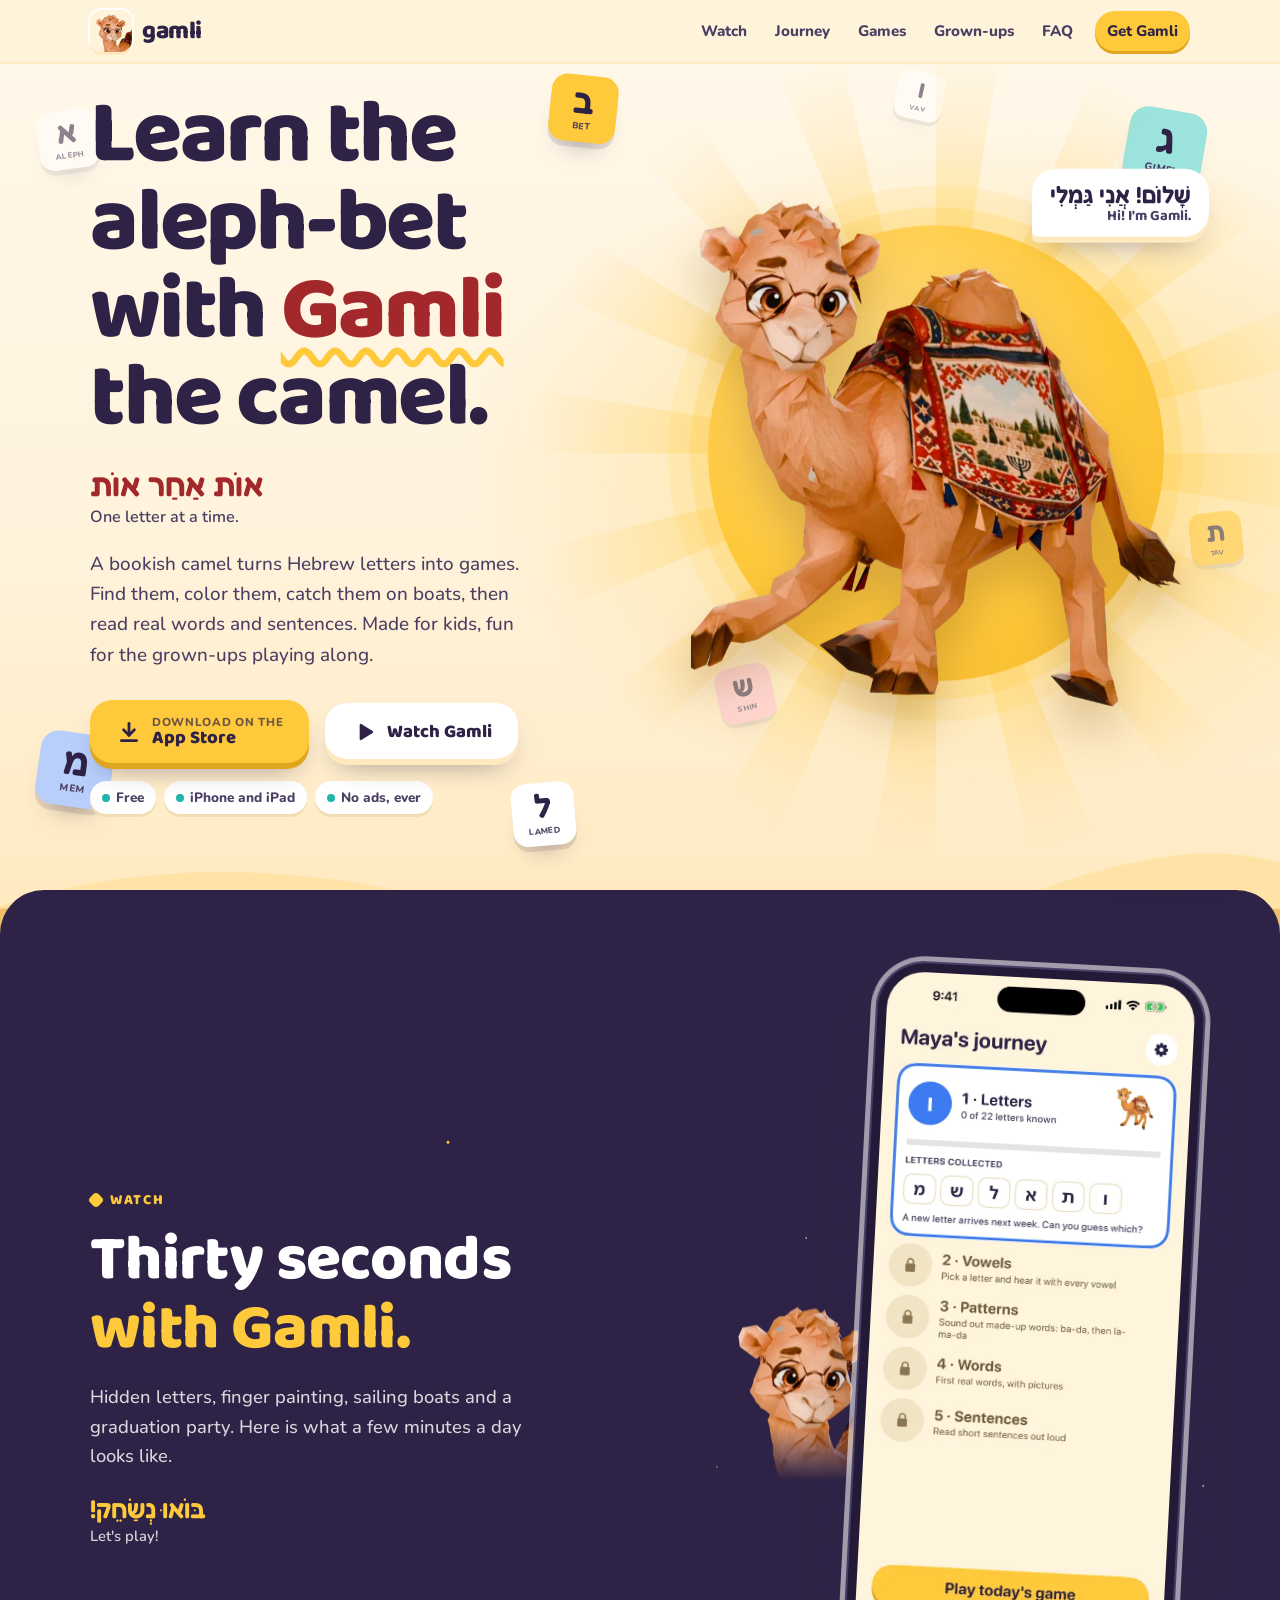
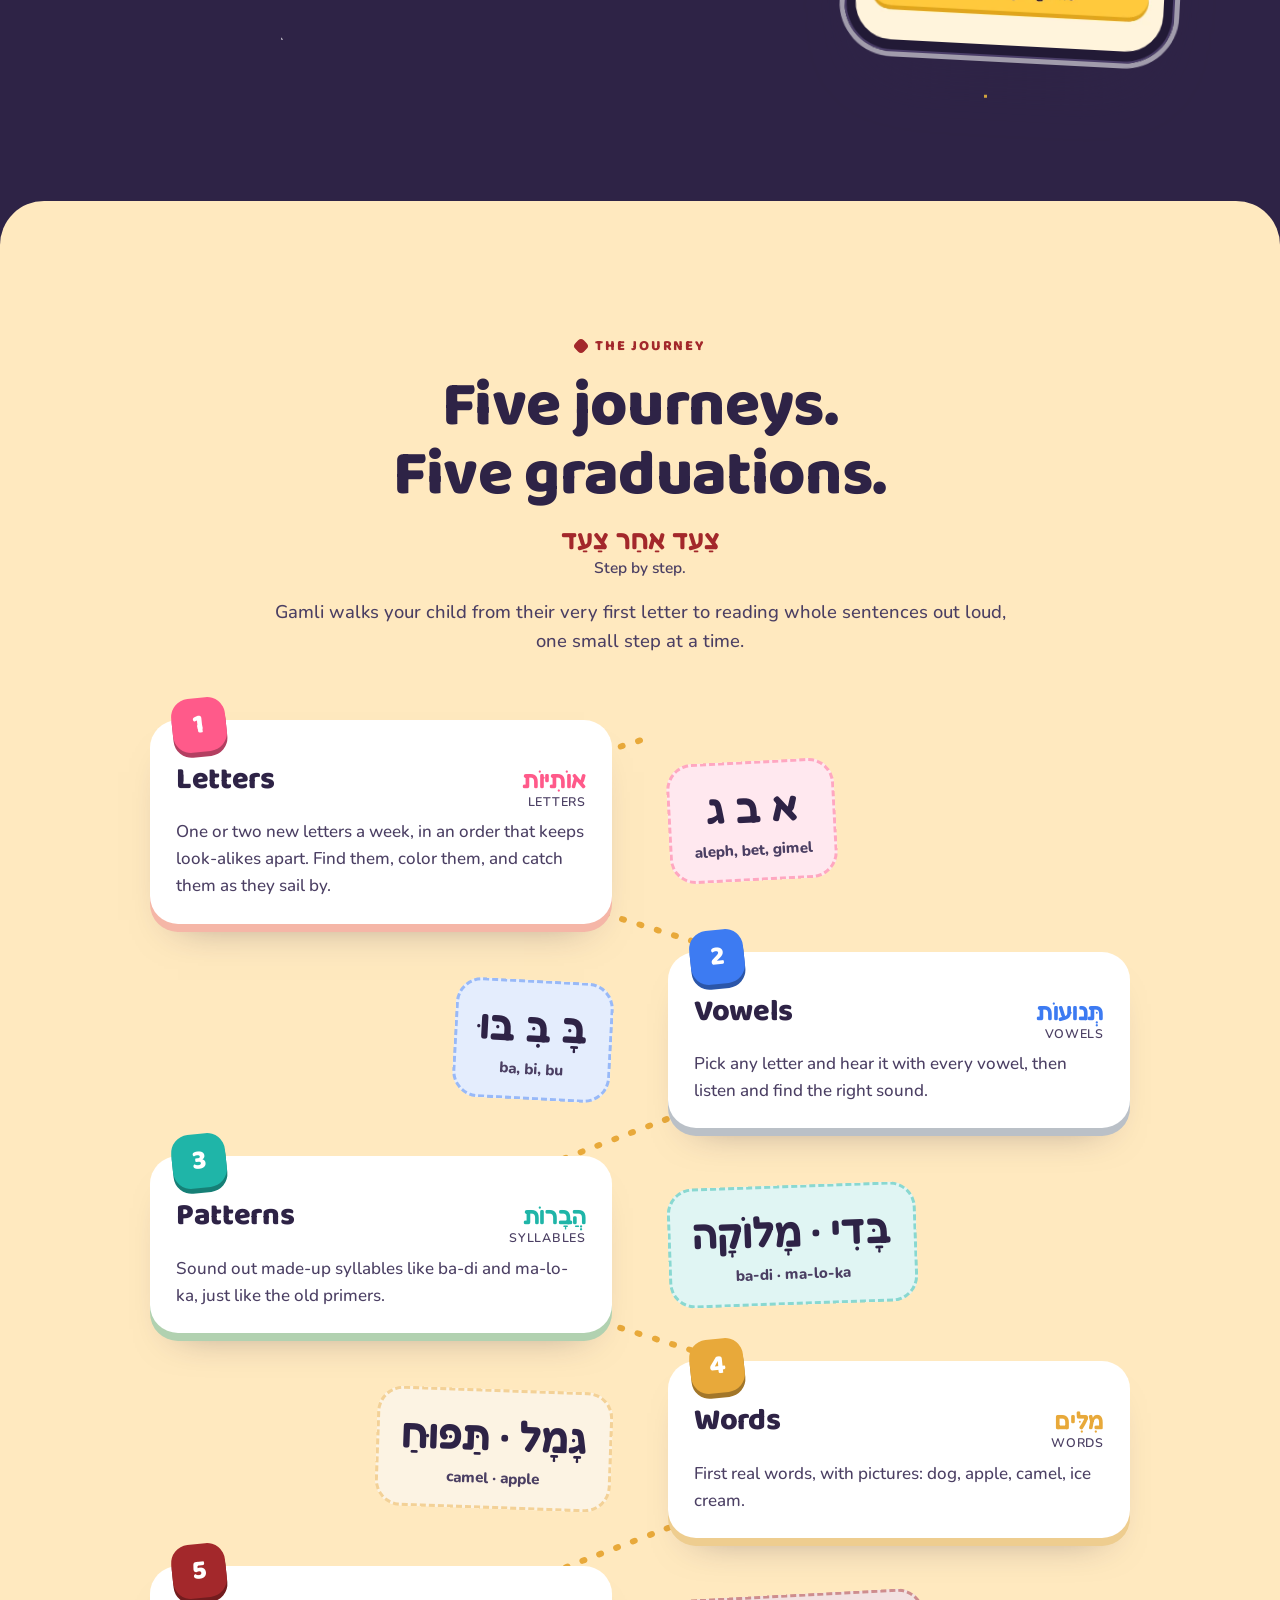
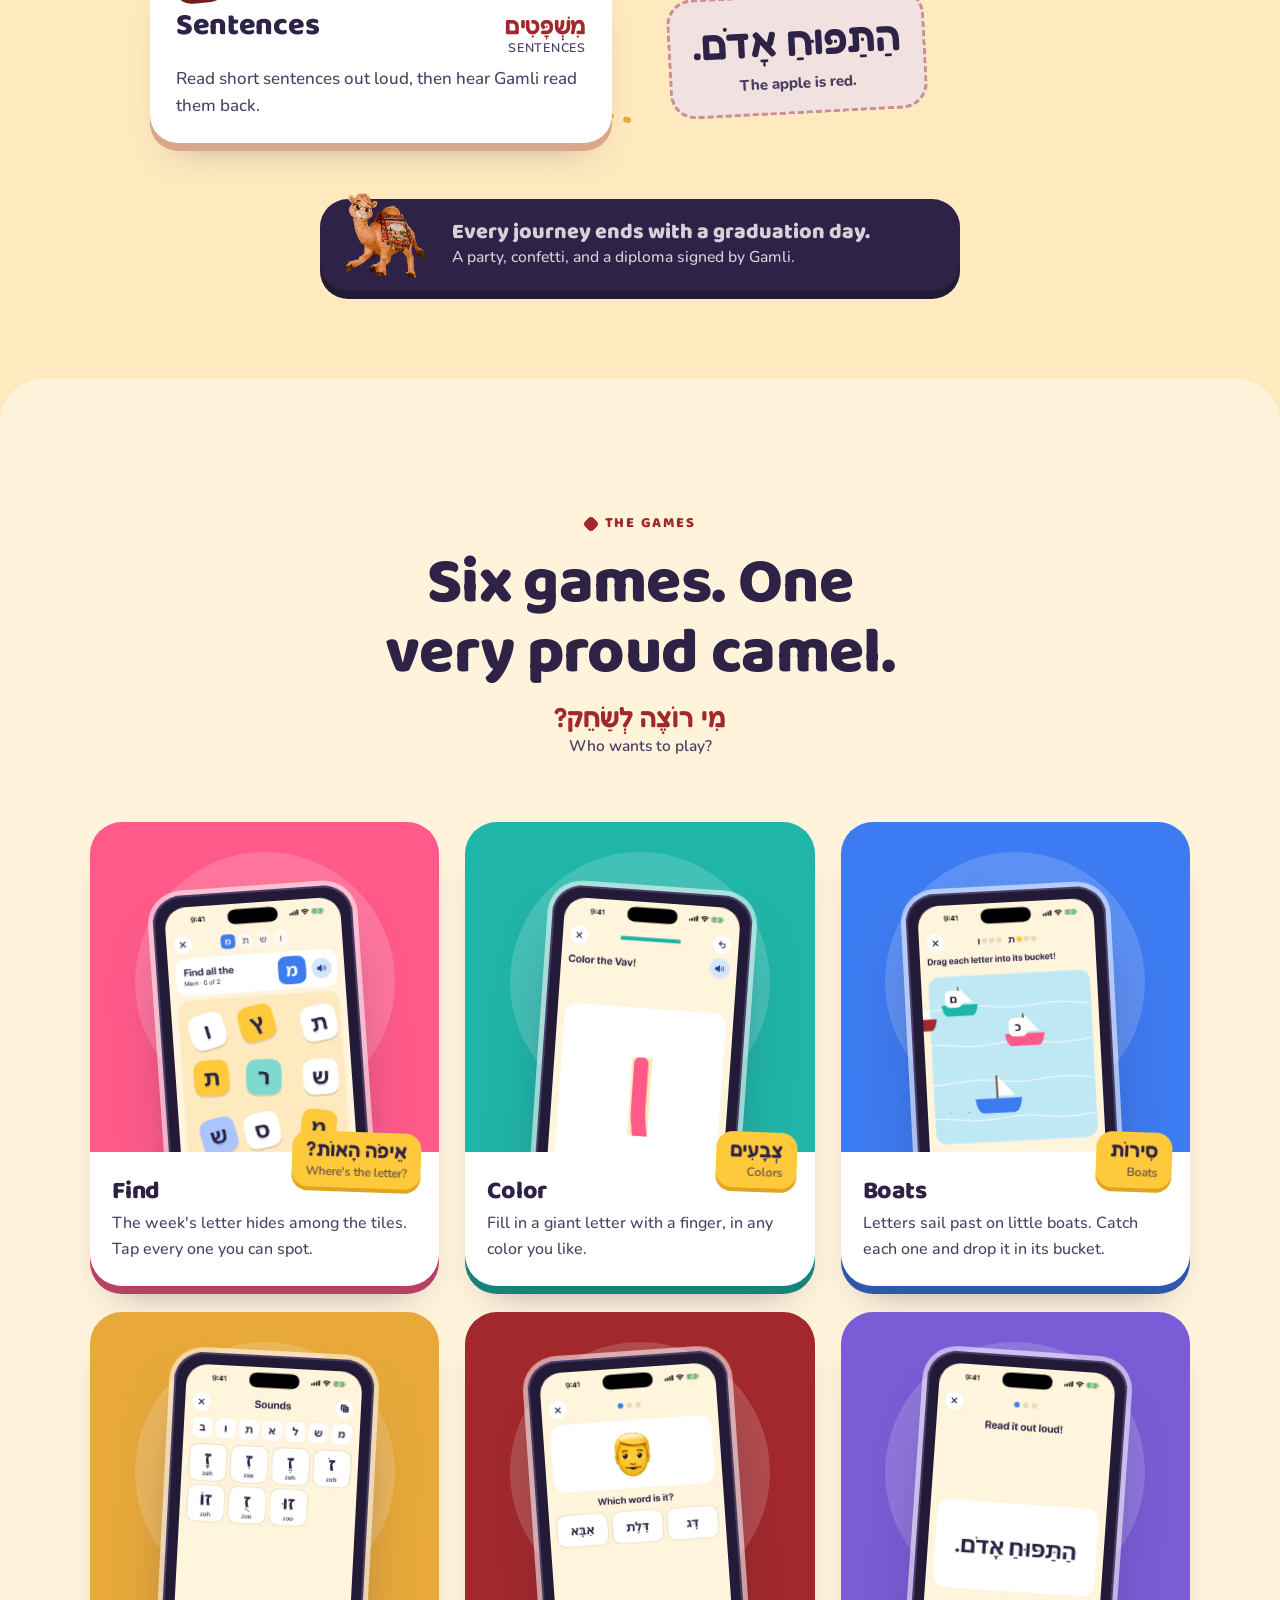
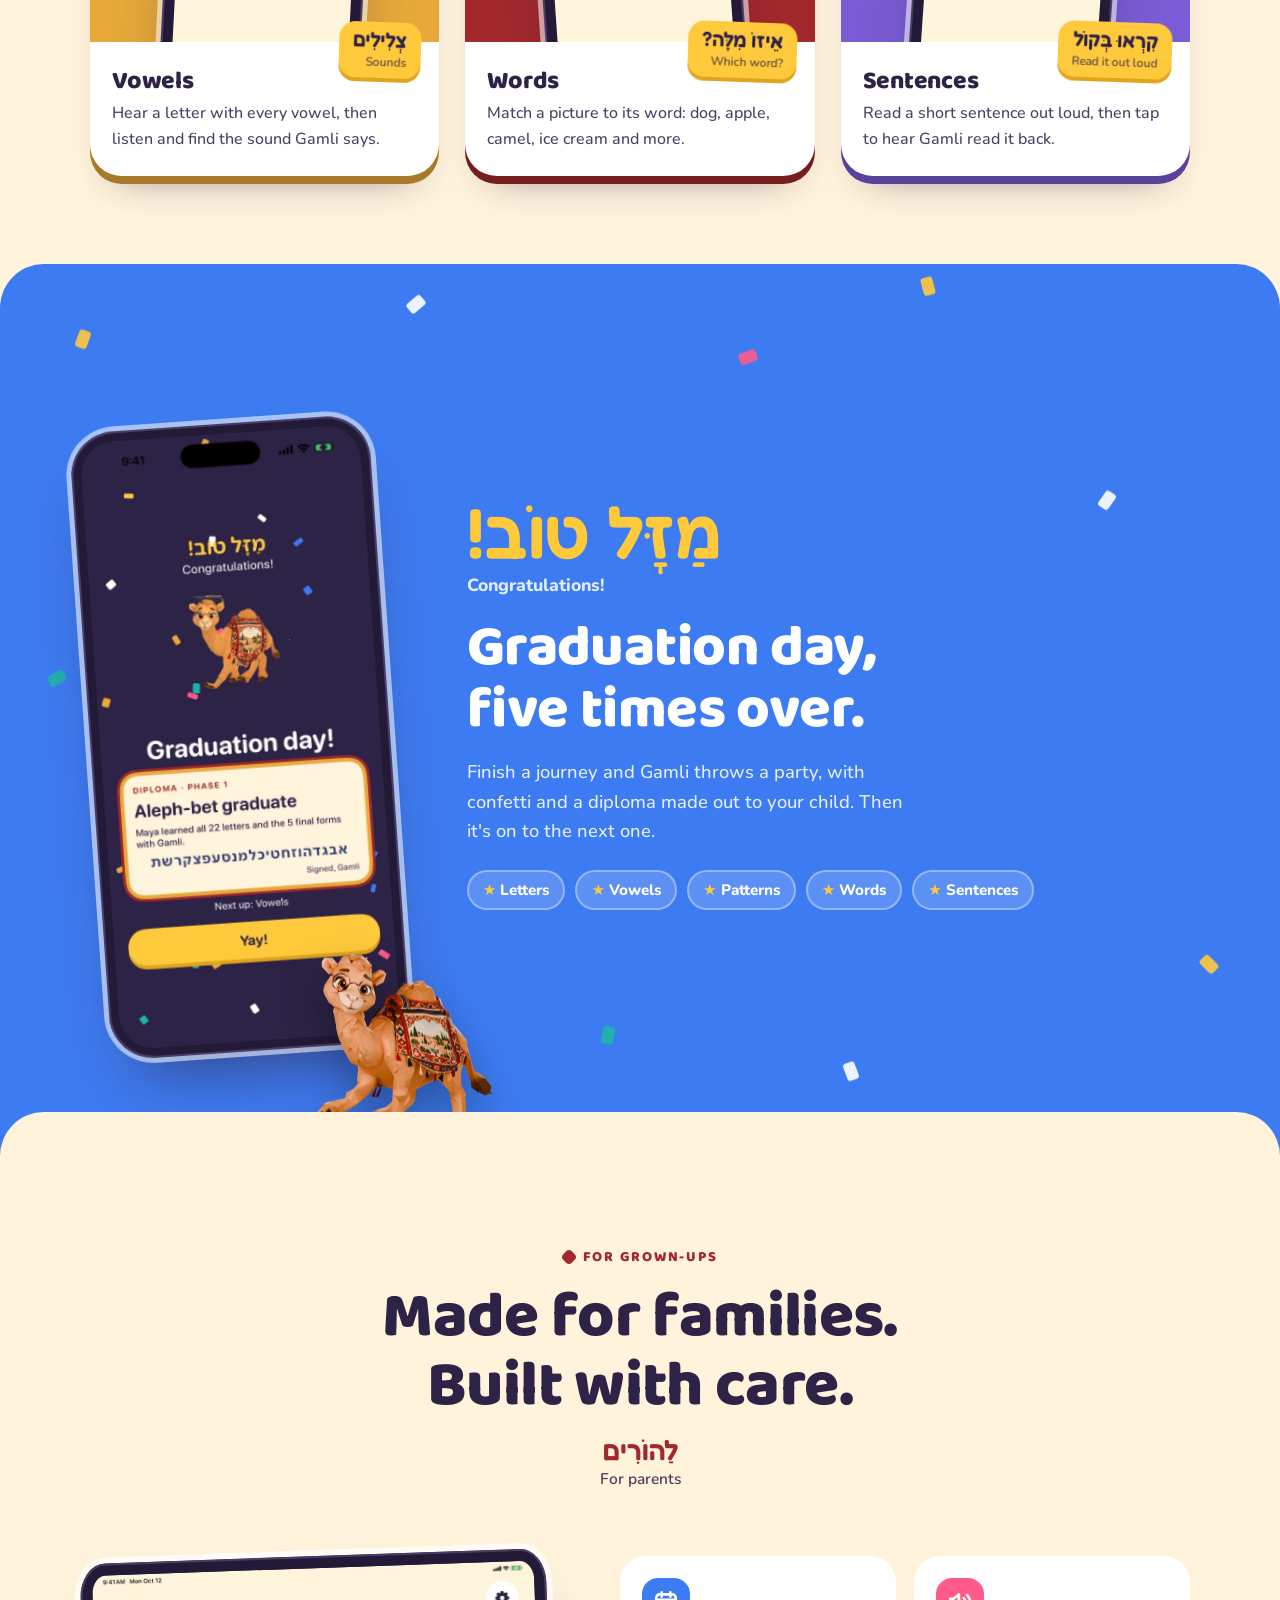
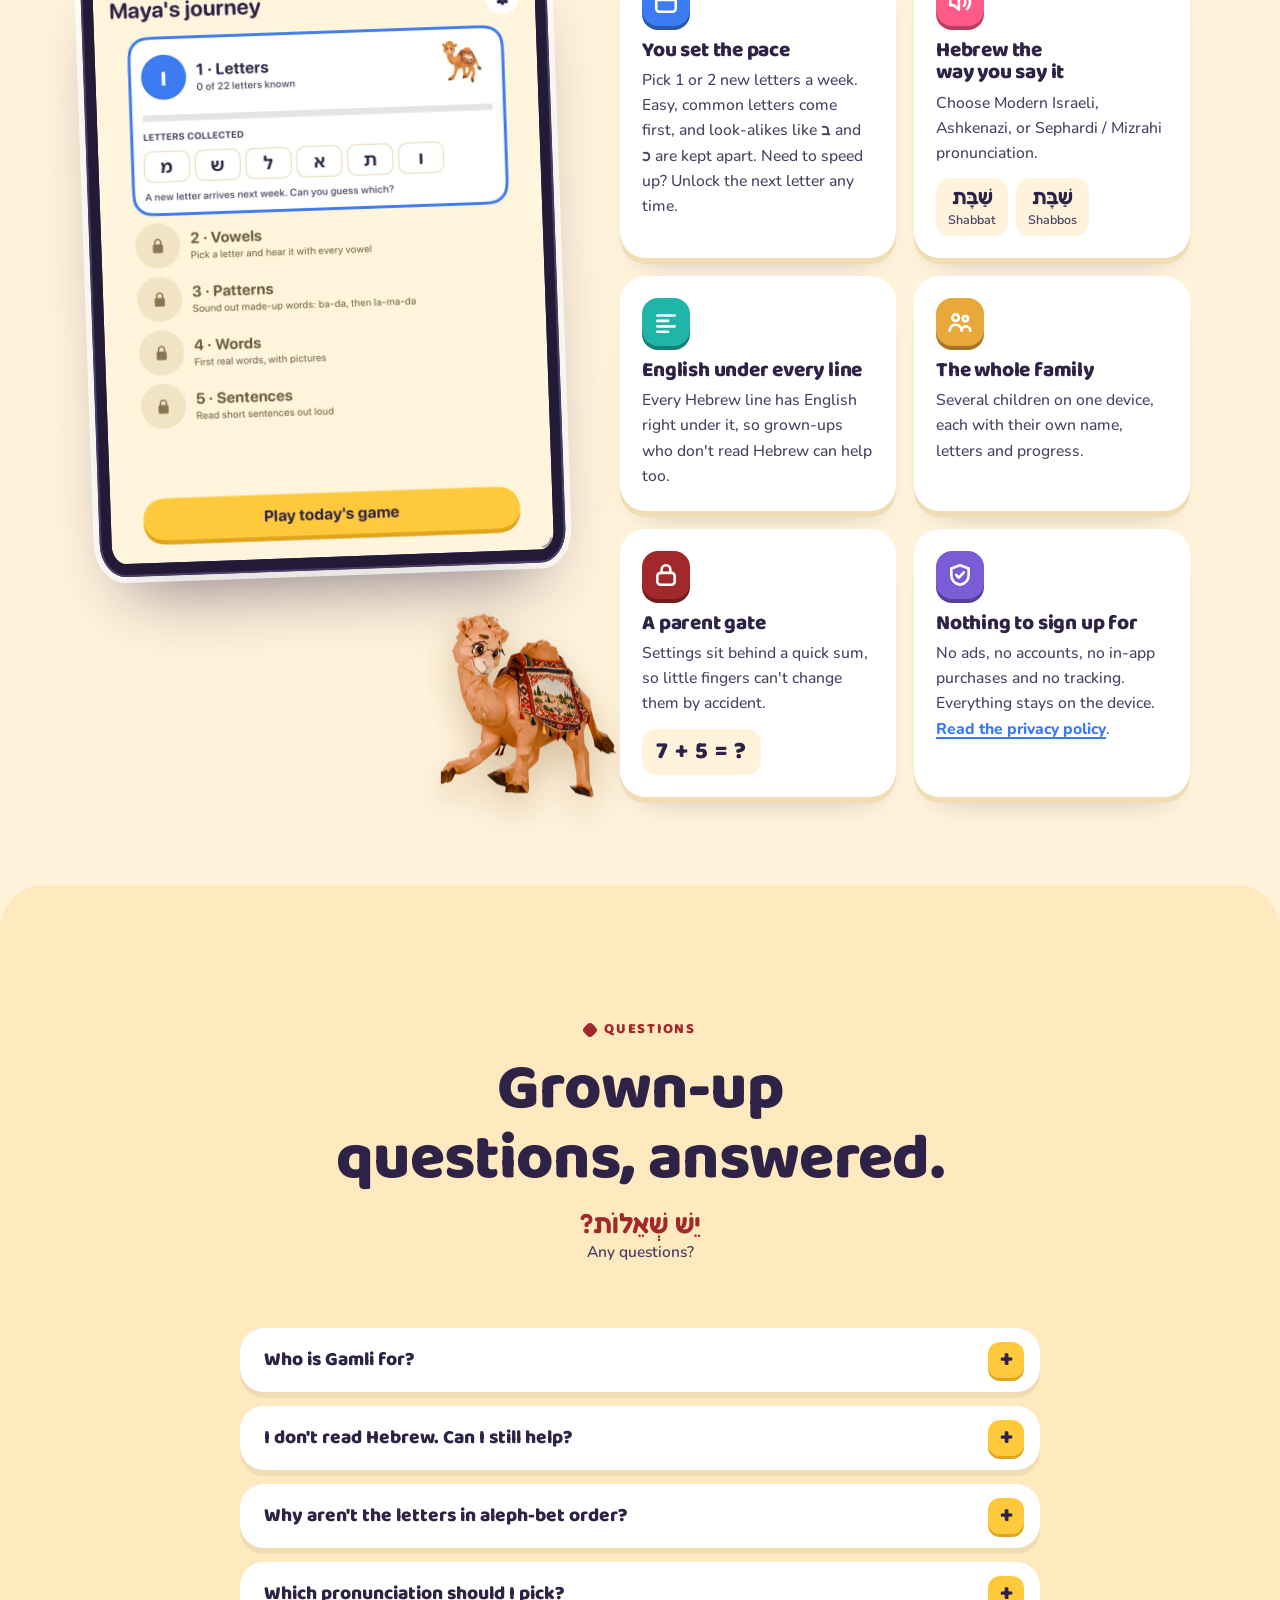
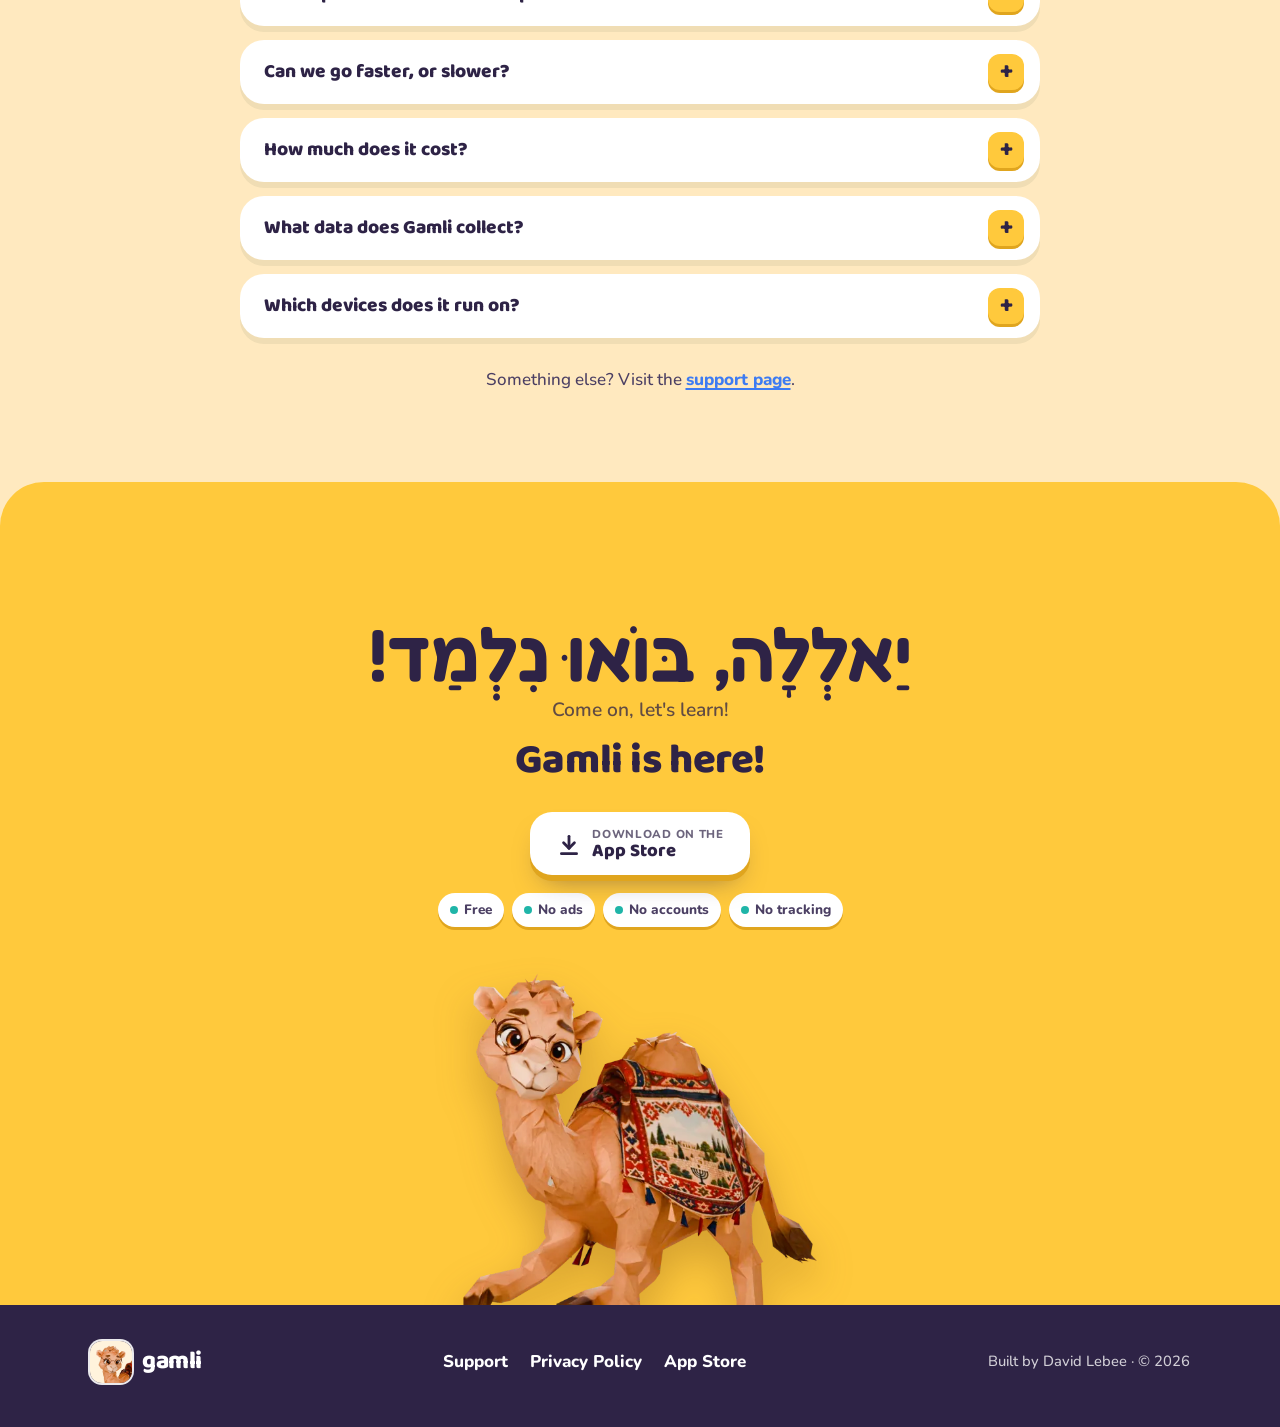
==== commit 2438b891: "Gamli is on the App Store: swap "Coming soon" for a download button The hero and closing buttons now" ====
--- a/index.html
+++ b/index.html
@@ -68,7 +68,7 @@
         <div class="cta">
           <a class="button" href="https://apps.apple.com/app/id6821842256">
             <svg viewBox="0 0 24 24" fill="none" stroke="currentColor" stroke-width="2.6" stroke-linecap="round" stroke-linejoin="round" aria-hidden="true"><path d="M12 4v11"/><path d="m7 10 5 5 5-5"/><path d="M5 20h14"/></svg>
-            <span class="stack"><small>Coming soon</small>to the App Store</span>
+            <span class="stack"><small>Download on the</small>App Store</span>
           </a>
           <a class="button ghost" href="#watch">
             <svg viewBox="0 0 24 24" fill="currentColor" aria-hidden="true"><path d="M8 5.5v13a1 1 0 0 0 1.5.86l10.5-6.5a1 1 0 0 0 0-1.72L9.5 4.64A1 1 0 0 0 8 5.5Z"/></svg>
@@ -366,7 +366,7 @@
         </details>
         <details>
           <summary>Which devices does it run on?</summary>
-          <div class="answer"><p>Gamli is coming to iPhone and iPad.</p></div>
+          <div class="answer"><p>Gamli is on the App Store for iPhone and iPad. An Android version is on the way.</p></div>
         </details>
       </div>
       <p class="faq-more">Something else? Visit the <a href="support/">support page</a>.</p>
@@ -377,10 +377,10 @@
   <section class="band band-sun outro">
     <div class="wrap reveal">
       <p class="duo"><span class="he">יַאלְלָה, בּוֹאוּ נִלְמַד!</span><span class="en">Come on, let's learn!</span></p>
-      <h2>Gamli is almost here.</h2>
+      <h2>Gamli is here!</h2>
       <a class="button white" href="https://apps.apple.com/app/id6821842256">
         <svg viewBox="0 0 24 24" fill="none" stroke="currentColor" stroke-width="2.6" stroke-linecap="round" stroke-linejoin="round" aria-hidden="true"><path d="M12 4v11"/><path d="m7 10 5 5 5-5"/><path d="M5 20h14"/></svg>
-        <span class="stack"><small>Coming soon</small>to the App Store</span>
+        <span class="stack"><small>Download on the</small>App Store</span>
       </a>
       <p class="fine"><span class="chip">Free</span><span class="chip">No ads</span><span class="chip">No accounts</span><span class="chip">No tracking</span></p>
       <img class="cheer" src="assets/gamli/cheer.webp" alt="Gamli cheering" width="640" height="640" loading="lazy">
